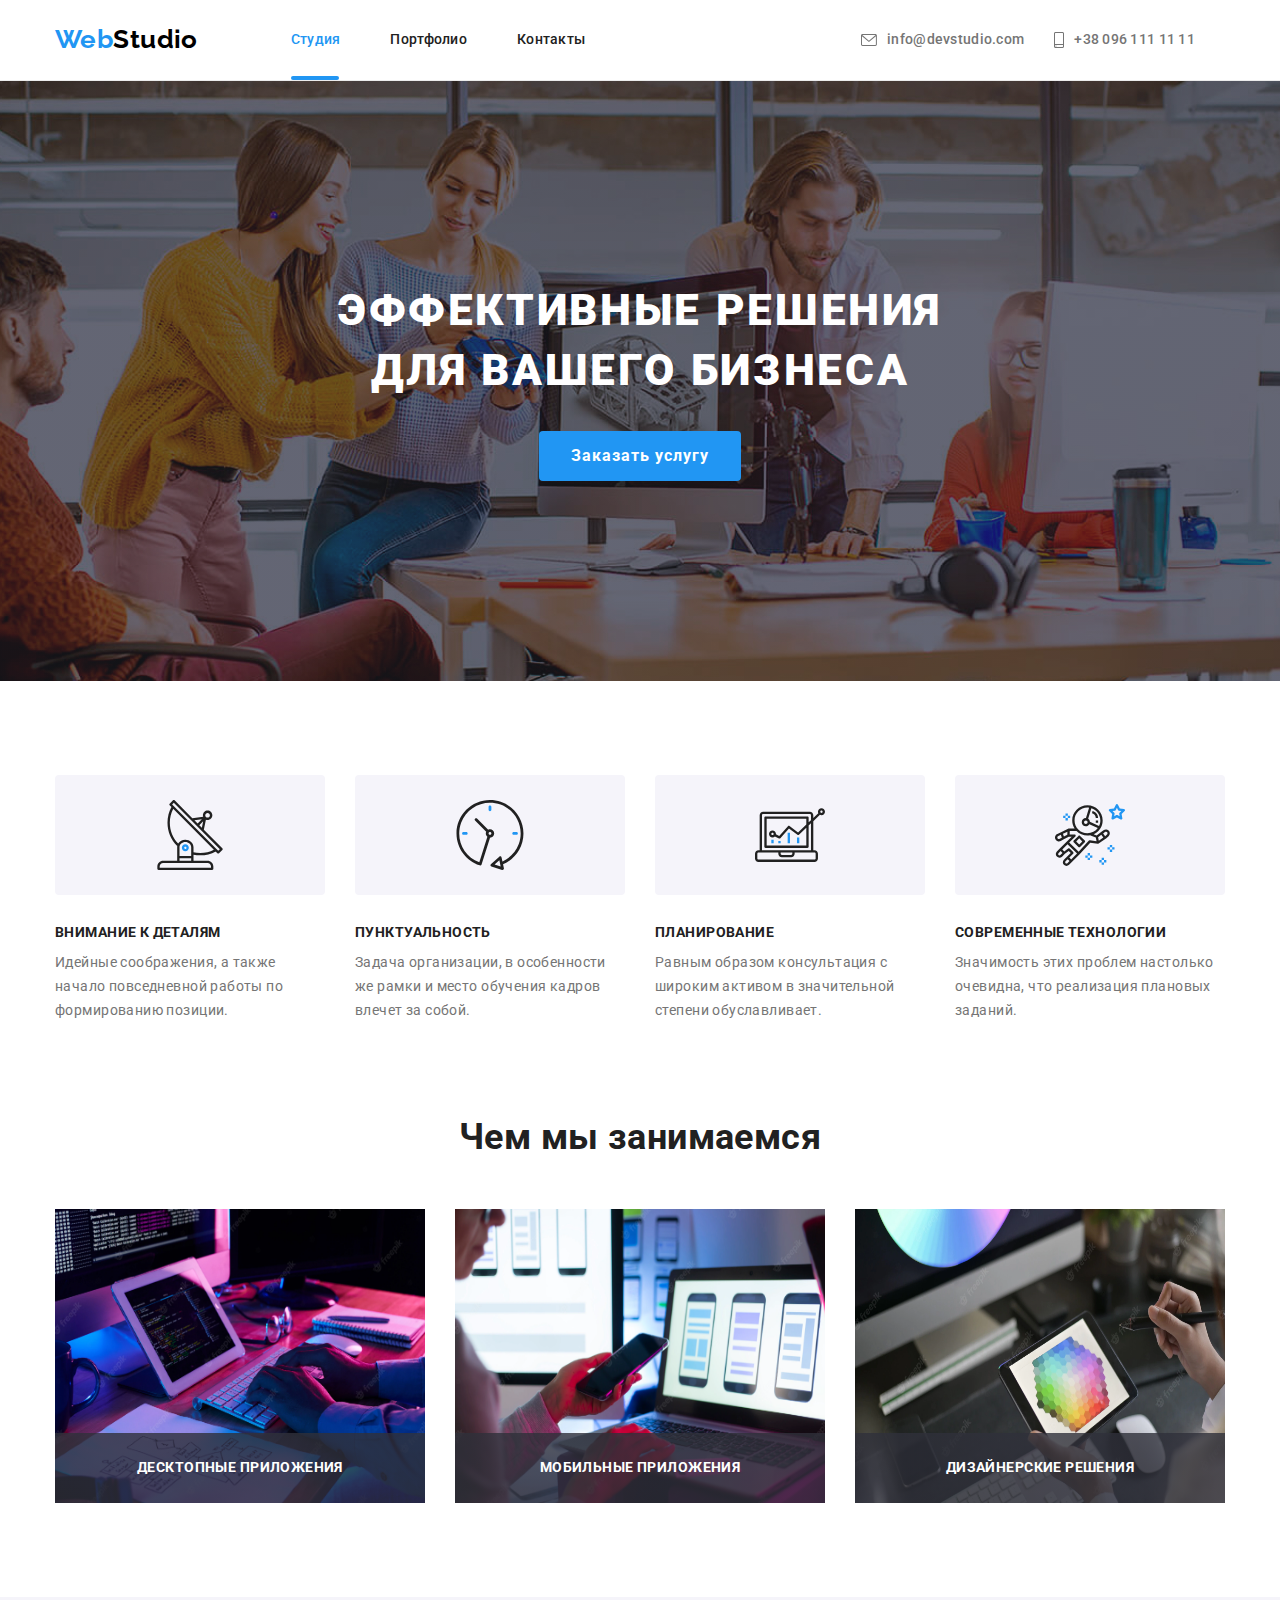
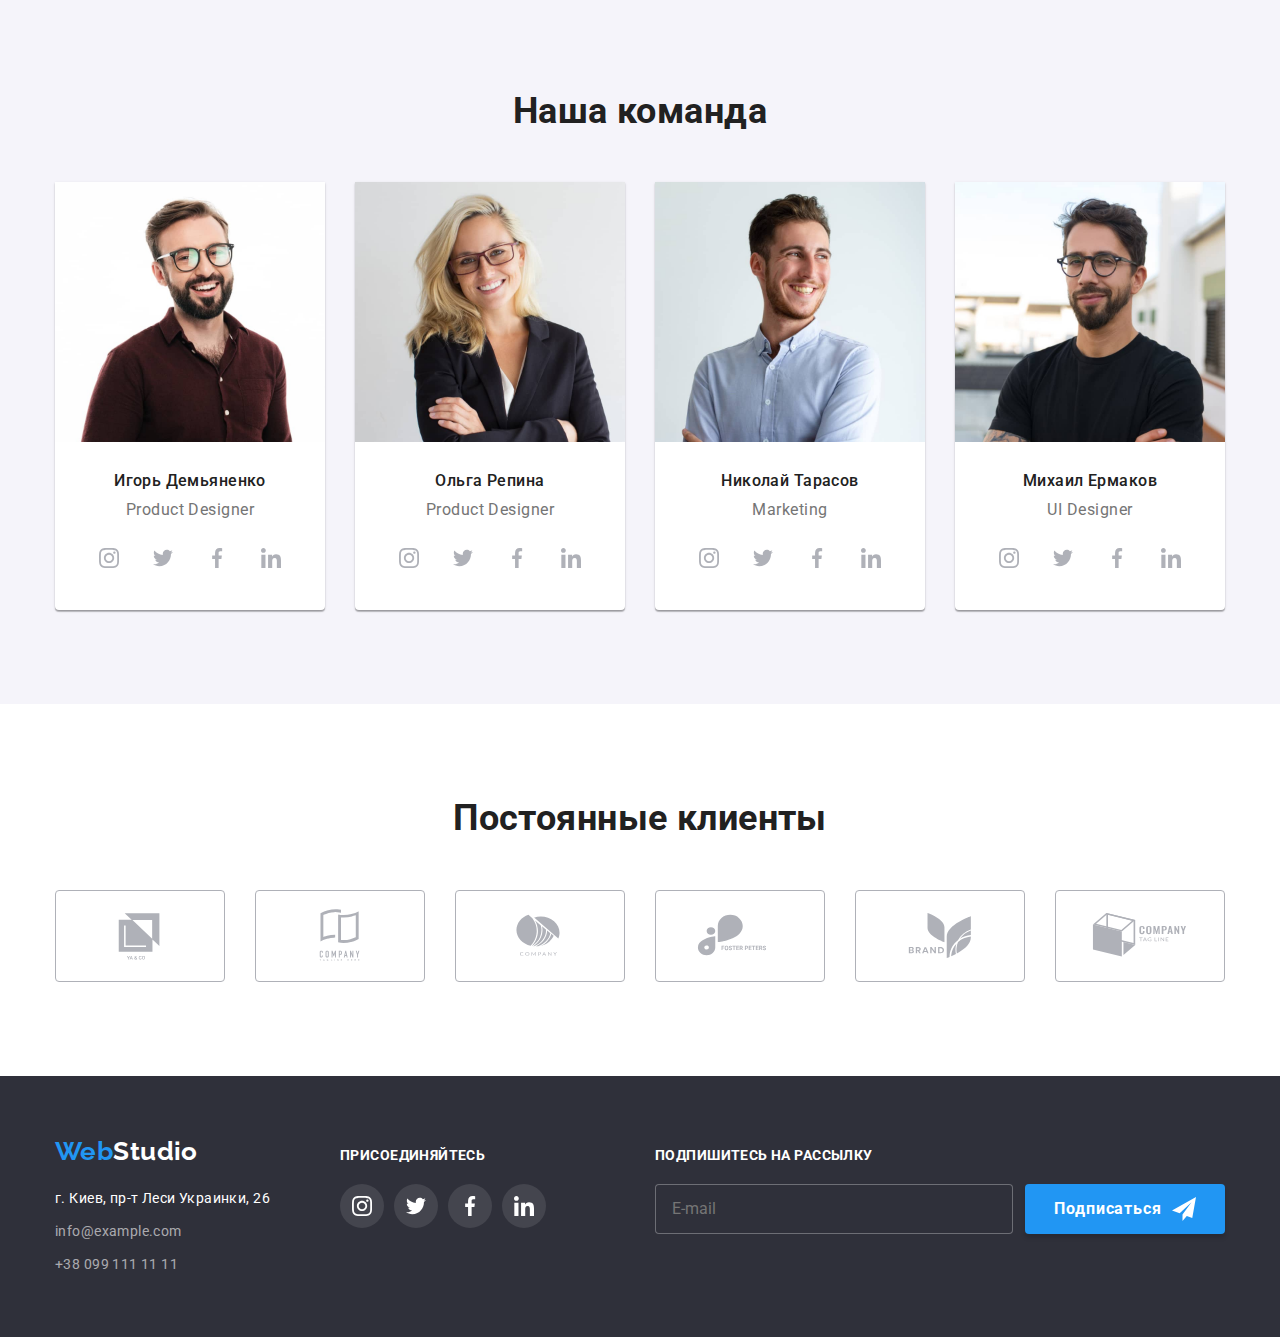
==== index.html @ a8a28e5e "Update index.html portfolio.html" ====
<!DOCTYPE html>
<html lang="en">
  <head>
    <meta charset="UTF-8" />
    <meta http-equiv="X-UA-Compatible" content="IE=edge" />
    <meta name="viewport" content="width=device-width, initial-scale=1.0" />
    <title>Document</title>
    <link
      href="https://fonts.googleapis.com/css2?family=Raleway:wght@700&family=Roboto:wght@400;500;700;900&display=swap"
      rel="stylesheet"
    />
    <link
      rel="stylesheet"
      href="https://cdnjs.cloudflare.com/ajax/libs/modern-normalize/0.6.0/modern-normalize.min.css
"
    />
    <link rel="stylesheet" href="./css/main.min.css" />
    <link rel="stylesheet" href="./css/styles.css" />
  </head>
  <body>
    <!--Header-->
    <header class="page-header">
      <div class="container container-contacts">
        <nav class="header-nav">
          <a href="./index.html" class="logo-header-link link"
            ><span class="logo-web-word">Web</span><span class="logo-studio-word">Studio</span>
          </a>
          <ul class="site-nav-list list">
            <li class="site-item">
              <a href="./index.html" class="site-nav-link studio-active-link studio-link link"
                >Студия</a
              >
            </li>
            <li class="site-item">
              <a href="./portfolio.html" class="site-nav-link link">Портфолио</a>
            </li>
            <li class="site-item"><a href="#" class="site-nav-link link">Контакты</a></li>
          </ul>
        </nav>
        <ul class="our-contacts-list list">
          <li class="email-header-item">
            <a class="link-header-contacts link href="mailto:info@example.com" ">
              <svg class="icon-contacts-header" width="16" height="12">
                <use href="./images/sprite.svg#icon-envelope"></use></svg
              >info@devstudio.com</a
            >
          </li>
          <li class="phone-header-item">
            <a class="link-header-contacts link" href="tel:+380991111111" >
              <svg class="icon-contacts-header" width="10" height="16">
                <use href="./images/sprite.svg#icon-smartphone"></use></svg
              >+38 096 111 11 11</a
            >
          </li>
        </ul>
      </div>
    </header>
    <!--Main content-->
    <main>
      <!-- Hero -->
      <section class="hero">
        <div class="container">
          <h1 class="hero-title">Эффективные решения для вашего бизнеса</h1>
          <button data-modal-open type="button" class="button-order">Заказать услугу</button>
          <!--Modal window-->
          <div class="backdrop is-hidden" data-modal>
            <div class="modal">
              <button data-modal-close type="button" class="button-close">
                <svg class="icon-close" width="18" height="18">
                  <use href="./images/sprite.svg#icon-close"></use>
                </svg>
              </button>
              <!--Form modal window-->
              <p class="form-title">Оставьте свои данные, мы вам перезвоним</p>
              <form class="form-modal">
                <label class="form-modal-field">
                  <span class="form-modal-deskrip">Имя</span>
                  <span class="form-modal-input-wrapper">
                    <input class="form-modal-input" type="text" name="name" required />
                    <svg class="form-modal-input-icon">
                      <use href="./images/icons.svg#icon-person"></use>
                    </svg>
                  </span>
                </label>
                <label class="form-modal-field">
                  <span class="form-modal-deskrip">Телефон</span>
                  <span class="form-modal-input-wrapper">
                    <input class="form-modal-input" type="tel" name="tel" required />
                    <svg class="form-modal-input-icon">
                      <use href="./images/icons.svg#icon-phone"></use>
                    </svg>
                  </span>
                </label>
                <label class="form-modal-field">
                  <span class="form-modal-deskrip">Почта</span>
                  <span class="form-modal-input-wrapper">
                    <input class="form-modal-input" type="email" name="email" required />
                    <svg class="form-modal-input-icon">
                      <use href="./images/icons.svg#icon-email"></use>
                    </svg>
                  </span>
                </label>
                <label class="form-modal-texarea">
                  <span class="form-modal-deskrip">Комментарий</span>
                  <textarea
                    class="form-modal-massage"
                    name="massage"
                    placeholder="Введите текст"
                  ></textarea>
                </label>
                <input
                  class="form-modal-checkbox visually-hidden"
                  id="user-policy"
                  type="checkbox"
                  name="policy"
                  required
                />
                <label for="user-policy" class="form-field-checkbox">
                  <span class="icon-checkbox"></span>
                  Соглашаюсь с рассылкой и принимаю &nbsp;<a class="form-conditions" href="#"
                    >Условия договора</a
                  >
                </label>
                <button class="form-btn-modal" type="submit">Отправить</button>
              </form>
              <!--/Form modal window-->
            </div>
          </div>
        </div>
      </section>
      <!-- Our benefits -->
      <section class="section">
        <div class="container">
          <h2 class="visually-hidden">Наши преимущества</h2>
          <ul class="our-benefits-list list features">
            <li class="our-benefits-item">
              <div class="our-benefits-icons">
                <svg class="icons-benefits">
                  <use href="./images/sprite.svg#icon-antenna"></use>
                </svg>
              </div>
              <div>
                <h3 class="section-title">Внимание к деталям</h3>
                <p class="our-benefits-text">
                  Идейные соображения, а также начало повседневной работы по формированию позиции.
                </p>
              </div>
            </li>
            <li class="our-benefits-item">
              <div class="our-benefits-icons">
                <svg class="icons-benefits">
                  <use href="./images/sprite.svg#icon-clock"></use>
                </svg>
              </div>
              <div>
                <h3 class="section-title">Пунктуальность</h3>
                <p class="our-benefits-text">
                  Задача организации, в особенности же рамки и место обучения кадров влечет за
                  собой.
                </p>
              </div>
            </li>
            <li class="our-benefits-item">
              <div class="our-benefits-icons">
                <svg class="icons-benefits">
                  <use href="./images/sprite.svg#icon-diagram"></use>
                </svg>
              </div>
              <div>
                <h3 class="section-title">Планирование</h3>
                <p class="our-benefits-text">
                  Равным образом консультация с широким активом в значительной степени
                  обуславливает.
                </p>
              </div>
            </li>
            <li class="our-benefits-item">
              <div class="our-benefits-icons">
                <svg class="icons-benefits">
                  <use href="./images/sprite.svg#icon-astronaut"></use>
                </svg>
              </div>
              <div>
                <h3 class="section-title">Современные технологии</h3>
                <p class="our-benefits-text">
                  Значимость этих проблем настолько очевидна, что реализация плановых заданий.
                </p>
              </div>
            </li>
          </ul>
        </div>
      </section>
      <section class="section our-work-section">
        <div class="container">
          <h2 class="section-title-our-work">Чем мы занимаемся</h2>
          <ul class="our-work-list list">
            <li class="our-work-pictures-item">
              <img src="./images/image1.jpeg" alt="work on the computer" width="370" height="294" />
              <p class="our-work-text">Десктопные приложения</p>
            </li>
            <li class="our-work-pictures-item">
              <img
                src="./images/image2.jpeg"
                alt="mobile application development"
                width="370"
                height="294"
              />
              <p class="our-work-text">Мобильные приложения</p>
            </li>
            <li class="our-work-pictures-item">
              <img
                src="./images/image3.jpeg"
                alt="palette on the tablet"
                width="370"
                height="294"
              />
              <p class="our-work-text">Дизайнерские решения</p>
            </li>
          </ul>
        </div>
      </section>
      <!-- Our team -->
      <section class="team section">
        <div class="container">
          <h2 class="section-title-our-team">Наша команда</h2>
          <ul class="team-list list">
            <li class="team-item">
              <img
                src="./images/foto1.jpg"
                alt="Ihor Demyanenko Product Designer"
                width="270"
                height="260"
              />
              <div class="team-wrapper">
                <h3 class="team-names">Игорь Демьяненко</h3>
                <p class="team-jobs">Product Designer</p>
                <ul class="social-link-our-team-list list">
                  <li class="social-link-our-team-item">
                    <a class="social-link-team" href="#">
                      <svg class="icons-links-team">
                        <use href="./images/sprite.svg#icon-instagram"></use>
                      </svg>
                    </a>
                  </li>
                  <li class="social-link-our-team-item">
                    <a class="social-link-team" href="#">
                      <svg class="icons-links-team">
                        <use href="./images/sprite.svg#icon-twitter"></use>
                      </svg>
                    </a>
                  </li>
                  <li class="social-link-our-team-item">
                    <a class="social-link-team" href="#">
                      <svg class="icons-links-team">
                        <use href="./images/sprite.svg#icon-facebook"></use>
                      </svg>
                    </a>
                  </li>
                  <li class="social-link-our-team-item">
                    <a class="social-link-team" href="#">
                      <svg class="icons-links-team">
                        <use href="./images/sprite.svg#icon-linkedin"></use>
                      </svg>
                    </a>
                  </li>
                </ul>
              </div>
            </li>
            <li class="team-item">
              <img
                src="./images/foto2.jpg"
                alt="Olga Repina Product Designer"
                width="270"
                height="260"
              />
              <div class="team-wrapper">
                <h3 class="team-names">Ольга Репина</h3>
                <p class="team-jobs">Product Designer</p>
                <ul class="social-link-our-team-list list">
                  <li class="social-link-our-team-item">
                    <a class="social-link-team" href="#">
                      <svg class="icons-links-team">
                        <use href="./images/sprite.svg#icon-instagram"></use>
                      </svg>
                    </a>
                  </li>
                  <li class="social-link-our-team-item">
                    <a class="social-link-team" href="#">
                      <svg class="icons-links-team">
                        <use href="./images/sprite.svg#icon-twitter"></use>
                      </svg>
                    </a>
                  </li>
                  <li class="social-link-our-team-item">
                    <a class="social-link-team" href="#">
                      <svg class="icons-links-team">
                        <use href="./images/sprite.svg#icon-facebook"></use>
                      </svg>
                    </a>
                  </li>
                  <li class="social-link-our-team-item">
                    <a class="social-link-team" href="#">
                      <svg class="icons-links-team">
                        <use href="./images/sprite.svg#icon-linkedin"></use>
                      </svg>
                    </a>
                  </li>
                </ul>
              </div>
            </li>
            <li class="team-item">
              <img
                src="./images/foto3.jpg"
                alt="Nikolay Tarasov Marketing"
                width="270"
                height="260"
              />
              <div class="team-wrapper">
                <h3 class="team-names">Николай Тарасов</h3>
                <p class="team-jobs">Marketing</p>
                <ul class="social-link-our-team-list list">
                  <li class="social-link-our-team-item">
                    <a class="social-link-team" href="#">
                      <svg class="icons-links-team">
                        <use href="./images/sprite.svg#icon-instagram"></use>
                      </svg>
                    </a>
                  </li>
                  <li class="social-link-our-team-item">
                    <a class="social-link-team" href="#">
                      <svg class="icons-links-team">
                        <use href="./images/sprite.svg#icon-twitter"></use>
                      </svg>
                    </a>
                  </li>
                  <li class="social-link-our-team-item">
                    <a class="social-link-team" href="#">
                      <svg class="icons-links-team">
                        <use href="./images/sprite.svg#icon-facebook"></use>
                      </svg>
                    </a>
                  </li>
                  <li class="social-link-our-team-item">
                    <a class="social-link-team" href="#">
                      <svg class="icons-links-team">
                        <use href="./images/sprite.svg#icon-linkedin"></use>
                      </svg>
                    </a>
                  </li>
                </ul>
              </div>
            </li>
            <li class="team-item">
              <img
                src="./images/foto4.jpg"
                alt="Mykhail Ermakov UI Designer"
                width="270"
                height="260"
              />
              <div class="team-wrapper">
                <h3 class="team-names">Михаил Ермаков</h3>
                <p class="team-jobs">UI Designer</p>
                <ul class="social-link-our-team-list list">
                  <li class="social-link-our-team-item">
                    <a class="social-link-team" href="#">
                      <svg class="icons-links-team">
                        <use href="./images/sprite.svg#icon-instagram"></use>
                      </svg>
                    </a>
                  </li>
                  <li class="social-link-our-team-item">
                    <a class="social-link-team" href="#">
                      <svg class="icons-links-team">
                        <use href="./images/sprite.svg#icon-twitter"></use>
                      </svg>
                    </a>
                  </li>
                  <li class="social-link-our-team-item">
                    <a class="social-link-team" href="#">
                      <svg class="icons-links-team">
                        <use href="./images/sprite.svg#icon-facebook"></use>
                      </svg>
                    </a>
                  </li>
                  <li class="social-link-our-team-item">
                    <a class="social-link-team" href="#">
                      <svg class="icons-links-team">
                        <use href="./images/sprite.svg#icon-linkedin"></use>
                      </svg>
                    </a>
                  </li>
                </ul>
              </div>
            </li>
          </ul>
        </div>
      </section>
      <!-- Regular clients -->
      <section class="regular-clients section">
        <div class="container">
          <h2 class="regular-clients-title">Постоянные клиенты</h2>
          <ul class="regulars-clients-list list">
            <li class="regular-clients-item">
              <a class="regular-clients-link" href="#">
                <svg class="icons-regular-clients">
                  <use href="./images/sprite.svg#icon-logo-one-client"></use></svg
              ></a>
            </li>
            <li class="regular-clients-item">
              <a class="regular-clients-link" href="#">
                <svg class="icons-regular-clients">
                  <use href="./images/sprite.svg#icon-logo-two-client"></use></svg
              ></a>
            </li>
            <li class="regular-clients-item">
              <a class="regular-clients-link" href="#">
                <svg class="icons-regular-clients">
                  <use href="./images/sprite.svg#icon-logo-three-client"></use></svg
              ></a>
            </li>
            <li class="regular-clients-item">
              <a class="regular-clients-link" href="#">
                <svg class="icons-regular-clients">
                  <use href="./images/sprite.svg#icon-logo-four-client"></use></svg
              ></a>
            </li>
            <li class="regular-clients-item">
              <a class="regular-clients-link" href="#">
                <svg class="icons-regular-clients">
                  <use href="./images/sprite.svg#icon-logo-five-client"></use></svg
              ></a>
            </li>
            <li class="regular-clients-item">
              <a class="regular-clients-link" href="#">
                <svg class="icons-regular-clients">
                  <use href="./images/sprite.svg#icon-logo-six-client"></use></svg
              ></a>
            </li>
          </ul>
        </div>
      </section>
    </main>
    <!--Footer-->
    <footer class="address">
      <div class="container footer-container">
        <div class="footer-contacts">
          <a href="./index.html" class="logo-footer-link"
            ><span class="logo-web-word-footer">Web</span
            ><span class="logo-studio-footer">Studio</span>
          </a>
          <address class="address-footer">
            <ul class="our-contacts-footer-list list">
              <li class="location-footer-item">
                <a
                  href="https://goo.gl/maps/Vx2QpGeJgKts4WJs9"
                  class="location-link"
                  target="_blank"
                  rel="noopener nofollow"
                  >г. Киев, пр-т Леси Украинки, 26</a
                >
              </li>
              <li class="location-footer-item">
                <a href="mailto:info@example.com" class="footer-link link">info@example.com</a>
              </li>
              <li class="location-footer-item">
                <a href="tel:+380991111111" class="footer-link link"> +38 099 111 11 11 </a>
              </li>
            </ul>
          </address>
        </div>
        <div class="join-social-links">
          <p class="join-title-footer">присоединяйтесь</p>
          <ul class="social-link-our-team-list list">
            <li class="social-link-our-team-item">
              <a class="social-link-team social-link-team-footer" href="#">
                <svg class="icons-links-team icons-links-team-footer">
                  <use href="./images/sprite.svg#icon-instagram"></use>
                </svg>
              </a>
            </li>
            <li class="social-link-our-team-item">
              <a class="social-link-team social-link-team-footer" href="#">
                <svg class="icons-links-team icons-links-team-footer">
                  <use href="./images/sprite.svg#icon-twitter"></use>
                </svg>
              </a>
            </li>
            <li class="social-link-our-team-item">
              <a class="social-link-team social-link-team-footer" href="#">
                <svg class="icons-links-team icons-links-team-footer">
                  <use href="./images/sprite.svg#icon-facebook"></use>
                </svg>
              </a>
            </li>
            <li class="social-link-our-team-item">
              <a class="social-link-team social-link-team-footer" href="#">
                <svg class="icons-links-team icons-links-team-footer">
                  <use href="./images/sprite.svg#icon-linkedin"></use>
                </svg>
              </a>
            </li>
          </ul>
        </div>
        <!--Footer form-->
        <div class="footer-form">
          <p class="footer-form-title">Подпишитесь на рассылку</p>
          <form class="footer-form-wrap">
            <input class="input-footer" type="text" placeholder="E-mail" required />
            <button class="btn-form-footer" type="submit">
              Подписаться
              <svg class="icon-btn-form-footer">
                <use href="./images/icons.svg#icon-plane"></use>
              </svg>
            </button>
          </form>
        </div>
        <!--/Footer form-->
      </div>
    </footer>
    <script src="./js/modal.js"></script>
  </body>
</html>
---- css/main.min.css ----
:root{--primary-text-color: #757575;--title-text-color: #212121;--accent-text-color: #2196f3;--background-color: #ffffff;--background-color-second: #2f303a;--background-color-btn: #f5f4fa;--color-btn-portfolio: #212121;--color-tel-email: rgba(255, 255, 255, 0.6);--color-logo: #000000;--button-order-hover: #188ce8;--color-portfolio-projects: #eeeeee;--background-color-main: #e5e5e5;--backround-color-hero: #c4c4c4;--bgc-social-icons: #afb1b8;--timing-function: cubic-bezier(0.4, 0, 0.2, 1);--timing-duration: 250ms}.visually-hidden{position:absolute;width:1px;height:1px;margin:-1px;border:0;padding:0;white-space:nowrap;clip-path:inset(100%);clip:rect(0 0 0 0);overflow:hidden}body{background-color:var(--background-color);color:var(--primary-text-color);font-family:"Roboto",sans-serif;font-size:14px;letter-spacing:.03em}h1,h2,h3,h4,h5,h6,p{margin:0}img{display:block;max-width:100%}button{cursor:pointer}.list{list-style:none;padding-left:0px;margin:0px}.link{text-decoration:none;color:inherit}.section{padding-top:94px;padding-bottom:94px}.container{width:1200px;margin:0 auto;padding:0 15px}.container-contacts{display:flex}.button-order{transition:background-color var(--timing-duration) var(--timing-function);padding:10px 32px;min-width:200px;background-color:var(--accent-text-color);color:var(--background-color);font-family:inherit;font-weight:700;font-size:16px;line-height:1.87;align-items:center;text-align:center;letter-spacing:.06em;border:none;border-radius:4px;cursor:pointer}.button-order:hover,.button-order:focus{background-color:var(--button-order-hover);box-shadow:0px 4px 4px rgba(0,0,0,.15)}.button-page-second-list{display:flex;gap:8px;margin-bottom:50px;justify-content:center}.button-page-second-list .button-portfolio{transition:background-color var(--timing-duration) var(--timing-function),color var(--timing-duration) var(--timing-function),box-shadow var(--timing-duration) var(--timing-function);display:block;margin:0 auto;border:none;border-radius:4px;cursor:pointer;background-color:var(--background-color-btn);color:var(--color-btn-portfolio);padding:6px 22px;font-weight:500;font-size:16px;line-height:1.62;text-align:center;letter-spacing:.03em;border-radius:4px}.button-page-second-list .button-portfolio:hover,.button-page-second-list .button-portfolio:focus{background-color:var(--accent-text-color);color:var(--background-color);box-shadow:0px 3px 1px rgba(0,0,0,.1),0px 1px 2px rgba(0,0,0,.08),0px 2px 2px rgba(0,0,0,.12)}.form-btn-modal{transition:background-color var(--timing-duration) var(--timing-function);align-self:center;min-width:200px;height:50px;font-weight:700;font-size:16px;line-height:1.87;align-items:center;text-align:center;letter-spacing:.06em;color:var(--background-color);background-color:var(--accent-text-color);box-shadow:0px 4px 4px rgba(0,0,0,.15);border-radius:4px;cursor:pointer;border:none}.form-btn-modal:hover,.form-btn-modal:focus{background-color:var(--button-order-hover);box-shadow:0px 4px 4px rgba(0,0,0,.15)}.button-close{position:absolute;top:8px;right:8px;display:flex;justify-content:center;align-items:center;padding:0;width:30px;height:30px;background:var(--background-color);border:1px solid rgba(0,0,0,.1);border-radius:50%;cursor:pointer}.button-close:hover>.icon-close,.button-close:focus>.icon-close{fill:var(--accent-text-color)}.social-link-our-team-list{display:flex;justify-content:center;gap:10px}.social-link-our-team-list .social-link-team{display:flex;justify-content:center;align-items:center;width:44px;height:44px;color:var(--bgc-social-icons);border-radius:50%;cursor:pointer;transition:background-color var(--timing-duration) var(--timing-function),color var(--timing-duration) var(--timing-function)}.social-link-our-team-list .social-link-team:hover,.social-link-our-team-list .social-link-team:focus{background-color:var(--accent-text-color);color:var(--background-color)}.social-link-our-team-list .icons-links-team{width:20px;height:20px;fill:currentColor}.section-title-our-work,.section-title-our-team,.regular-clients-title{padding-top:0px;margin-bottom:50px;color:var(--title-text-color);font-weight:700;font-size:36px;line-height:1.16;text-align:center}.our-contacts-list{display:flex;margin-left:auto}.our-contacts-list .item:not(:last-child){margin-right:50px}.our-contacts-list .link-header-contacts{display:flex;align-items:center;padding-top:32px;padding-bottom:32px;font-weight:500;font-size:14px;line-height:1.14;text-decoration:none;letter-spacing:.02em;cursor:pointer}.link-header-contacts{color:var(--primary-text-color);margin-right:30px;transition:color var(--timing-duration) var(--timing-function)}.link-header-contacts:hover,.link-header-contacts:focus{color:var(--accent-text-color)}.icon-contacts-header{margin-right:10px;fill:currentColor}.icon-contacts-header:hover,.icon-contacts-header:focus{fill:currentColor;cursor:pointer}.footer-contacts{margin-right:70px}.our-contacts-footer-list{font-style:normal;font-weight:500;font-size:14px;line-height:1.14}.backdrop{position:fixed;top:0;left:0;width:100%;height:100%;background-color:rgba(0,0,0,.2);opacity:1;transition:opacity var(--timing-duration) var(--timing-function),visibility var(--timing-duration) var(--timing-function);z-index:100}.backdrop.is-hidden{opacity:0;visibility:hidden;pointer-events:none}.modal{position:absolute;top:50%;left:50%;min-height:581px;min-width:528px;padding:40px;background-color:var(--background-color);box-shadow:0px 1px 3px rgba(0,0,0,.12),0px 1px 1px rgba(0,0,0,.14),0px 2px 1px rgba(0,0,0,.2);border-radius:4px;transform:translate(-50%, -50%) scale(1);transition-property:transform,scale;transition-duration:2500ms;transition-timing-function:cubic-bezier(0.4, 0, 0.2, 1)}.modal .icon-close{transition:fill var(--timing-duration) var(--timing-function);width:18px;height:18px;fill:var(--color-logo)}.form-title{font-weight:700;font-size:20px;line-height:1.15;margin-bottom:12px;text-align:center;color:var(--color-btn-portfolio)}.form-modal{display:flex;flex-direction:column;position:absolute}.form-modal-field{transition:border-color var(--timing-duration) var(--timing-function);margin-bottom:10px}.form-modal-texarea{margin-bottom:20px}.form-modal-deskrip{top:0;left:0;display:flex;margin-bottom:4px;font-weight:400;font-size:12px;line-height:1.16;letter-spacing:.01em;color:var(--primary-text-color)}.form-modal-input-wrapper{position:relative;display:block}.form-modal-input{transition:color var(--timing-duration) var(--timing-function),border var(--timing-duration) var(--timing-function);margin:0;padding-left:42px;width:100%;height:40px;color:var(--color-logo);border:1px solid rgba(33,33,33,.2);border-radius:4px;cursor:pointer}.form-modal-field:focus-within .form-modal-input,.form-modal-field:hover .form-modal-input{outline:none;border-color:var(--accent-text-color)}.form-modal-massage{transition:border-color var(--timing-duration) var(--timing-function);width:100%;height:120px;font-weight:400;font-size:12px;padding:12px 16px;resize:none;line-height:1.16;letter-spacing:.01em;color:var(--color-logo);cursor:pointer;border:1px solid rgba(33,33,33,.2);border-radius:4px}.form-modal-massage::placeholder{color:rgba(117,117,117,.5)}.form-modal-texarea:focus-within .form-modal-massage,.form-modal-texarea:hover .form-modal-massage{outline:none;border-color:var(--accent-text-color)}.form-modal-input-icon{transition:fill var(--timing-duration) var(--timing-function);position:absolute;top:50%;left:12px;transform:translateY(-50%);display:block;width:18px;height:18px}.form-modal-field:focus-within .form-modal-input-icon,.form-modal-field:hover .form-modal-input-icon{fill:var(--accent-text-color)}.form-field-checkbox{display:flex;align-items:center;margin-bottom:30px;font-weight:400;font-size:14px;line-height:1.71}.form-field-checkbox::before{transition:background-color var(--timing-duration) var(--timing-function),background-image var(--timing-duration) var(--timing-function);content:"";width:16px;height:15px;margin-right:8px;border:1px solid var(--color-btn-portfolio);cursor:pointer}.form-modal-checkbox:checked+.form-field-checkbox::before{background-color:var(--accent-text-color);background-image:url(../images/icon-check.svg);border:none}.form-modal-checkbox:focus+.form-field-checkbox::before{outline:1px solid var(--accent-text-color)}.form-modal-checkbox{position:absolute}.form-conditions{color:var(--accent-text-color)}.footer-form-title{font-weight:700;font-size:14px;line-height:1.14;margin-bottom:20px;text-transform:uppercase;color:var(--background-color)}.footer-form-wrap{display:flex;gap:12px}.footer-form-wrap .input-footer{padding-left:16px;font-weight:400;font-size:16px;line-height:1.25;align-items:center;color:var(--color-logo);width:358px;height:50px;color:var(--background-color);background-color:var(--background-color-second);border:1px solid rgba(255,255,255,.3);border-radius:4px}.btn-form-footer{transition:background-color var(--timing-duration) var(--timing-function);display:flex;justify-content:center;align-items:center;gap:10px;width:200px;height:50px;font-weight:700;font-size:16px;line-height:1.87;align-items:center;text-align:center;letter-spacing:.06em;color:var(--background-color);background-color:var(--accent-text-color);box-shadow:0px 4px 4px rgba(0,0,0,.15);border-radius:4px;border:none;cursor:pointer}.btn-form-footer:hover,.btn-form-footer:focus{background-color:var(--button-order-hover);box-shadow:0px 4px 4px rgba(0,0,0,.15)}.btn-form-footer .icon-btn-form-footer{width:24px;height:24px}.logo-header-link{padding-top:24px;padding-bottom:25px;font-family:"Raleway";font-weight:700;font-size:26px;line-height:1.19;text-decoration:none}.logo-header-link .logo-web-word{color:var(--accent-text-color)}.logo-header-link .logo-studio-word{color:var(--color-logo)}.logo-footer-link{font-family:"Raleway";font-weight:700;font-size:26px;line-height:1.19;text-decoration:none;margin-bottom:20px}.logo-footer-link .logo-web-word-footer{color:var(--accent-text-color)}.logo-footer-link .logo-studio-footer{color:var(--background-color)}.site-nav-list{display:flex;margin-left:93px}.site-item:not(:last-child){margin-right:50px}.site-nav-link{transition:color var(--timing-duration) var(--timing-function);display:flex;align-items:center;padding-top:32px;padding-bottom:32px;font-weight:500;font-size:14px;line-height:1.14;color:var(--title-text-color);text-decoration:none;letter-spacing:.02em}.site-nav-link:hover,.site-nav-link:focus{color:var(--accent-text-color)}.studio-active-link,.portfolio-active-link{color:var(--accent-text-color)}.portfolio-link{position:relative}.portfolio-link::after{position:absolute;bottom:0;content:"";display:block;width:78px;height:4px;background-color:var(--accent-text-color);border-radius:2px;transition:opacity var(--timing-duration) var(--timing-function)}.studio-link{position:relative}.studio-link::after{position:absolute;bottom:0;content:"";display:block;width:48px;height:4px;background-color:var(--accent-text-color);border-radius:2px;transition:opacity var(--timing-duration) var(--timing-function)}.page-header{border-bottom:1px solid #ececec}.header-nav{display:flex}.hero{background-color:var(--background-color-second);padding-top:200px;padding-bottom:200px;text-align:center;background-color:var(--backround-color-hero);max-width:1600px;height:600px;margin-left:auto;margin-right:auto;background-image:linear-gradient(rgba(47, 48, 58, 0.4), rgba(47, 48, 58, 0.4)),url(../images/img-header-bgr.jpg);background-repeat:no-repeat;background-position:center;background-size:cover}.hero-title{width:696px;margin-bottom:30px;margin-left:auto;margin-right:auto;color:var(--background-color);font-weight:900;font-size:44px;line-height:1.36;text-align:center;letter-spacing:.06em;text-transform:uppercase}.our-benefits-list{display:flex;gap:30px}.our-benefits-item{flex-basis:calc((100% - 90px)/3);width:270px}.our-benefits-icons{display:flex;width:270px;height:120px;justify-content:center;align-items:center;background-color:var(--background-color-btn);border-radius:4px;margin-bottom:30px}.icons-benefits{width:70px;height:70px}.section-title{padding-top:0px;margin-bottom:10px;color:var(--title-text-color);font-style:Bold;font-size:14px;line-height:1.14;text-transform:uppercase}.our-benefits-text{font-weight:400;font-size:14px;line-height:1.71;letter-spacing:.03em}.our-work-section{padding-top:0px}.our-work-list{display:flex;gap:30px}.our-work-pictures-item{position:relative;flex-basis:calc((100% - 60px)/3);width:370px;height:294px}.our-work-text{position:absolute;bottom:0;width:370px;height:70px;display:flex;justify-content:center;align-items:center;background-image:linear-gradient(to right, rgba(47, 48, 58, 0.8), rgba(47, 48, 58, 0.8));font-weight:700;line-height:1.14;text-align:center;text-transform:uppercase;color:var(--background-color)}.team{background-color:var(--background-color-btn)}.team-list{display:flex;flex-wrap:wrap;gap:30px;font-weight:400;font-size:16px;line-height:1.18}.team-item{flex-basis:calc((100% - 90px)/4);box-shadow:0px 1px 3px rgba(0,0,0,.12),0px 1px 1px rgba(0,0,0,.14),0px 2px 1px rgba(0,0,0,.2);border-radius:0px 0px 4px 4px;background-color:var(--background-color)}.team-wrapper{padding-top:30px;padding-bottom:30px;text-align:center}.team-names{margin-bottom:10px;color:var(--title-text-color);font-weight:500;font-size:16px;line-height:1.18}.team-jobs{color:var(--primary-text-color);font-weight:400;font-size:16px;line-height:1.18;letter-spacing:.03em;margin-bottom:16px}.regulars-clients-list{display:flex;justify-content:center;gap:30px}.regular-clients-link{display:flex;justify-content:center;align-items:center;width:170px;height:92px;color:var(--bgc-social-icons);cursor:pointer;border:1px solid var(--bgc-social-icons);border-radius:4px;cursor:pointer;transition:border var(--timing-duration) var(--timing-function),color var(--timing-duration) var(--timing-function)}.regular-clients-link:hover,.regular-clients-link:focus{color:var(--accent-text-color);border:1px solid var(--accent-text-color)}.icons-regular-clients{width:106px;height:60px;fill:currentColor;transition:fill var(--timing-duration)}.section-title-page-second{margin-bottom:4px;color:var(--title-text-color);font-weight:700;font-size:18px;line-height:2;letter-spacing:.06em}.our-projects-list{display:flex;flex-wrap:wrap;gap:30px}.our-projects-text{color:var(--primary-text-color);font-weight:400;font-size:16px;line-height:1.87;letter-spacing:.03em}.our-progects-pictures-item{width:370px}.our-progects-pictures-wrapper{padding-top:20px;padding-bottom:20px;padding-right:24px;padding-left:24px;align-items:center;border:1px solid var(--color-portfolio-projects);border-top:none}.our-projects-overlay{position:relative;overflow:hidden}.our-projects-thumb-text{position:absolute;top:0;left:0;transform:translateY(100%);transition:transform var(--timing-duration) var(--timing-function);width:370px;padding:63px 24px;font-weight:400;font-size:18px;line-height:1.56;color:var(--background-color);background-color:rgba(33,150,243,.9)}.our-projects-link:hover .our-projects-thumb-text,.our-projects-link:focus .our-projects-thumb-text{transform:translateY(0)}.our-projects-link{display:block}.our-projects-link:hover,.our-projects-link:focus{box-shadow:0px 1px 1px rgba(0,0,0,.12),0px 4px 4px rgba(0,0,0,.06),1px 4px 6px rgba(0,0,0,.16)}.footer-container{display:flex;align-items:baseline}.address{padding-top:60px;padding-bottom:60px;background-color:var(--background-color-second);font-style:normal}.address-footer{display:flex;margin-top:20px}.location-footer-item:not(:last-child){margin-bottom:9px}.location-link{color:var(--background-color);font-weight:400;font-size:14px;line-height:1.71;text-decoration:none}.footer-link{transition:color var(--timing-duration) var(--timing-function);color:var(--color-tel-email);font-style:normal;font-weight:400;font-size:14px;line-height:1.71;text-decoration:none}.footer-link:hover,.footer-link:focus{color:var(--accent-text-color)}.join-title-footer{color:var(--background-color);font-style:normal;font-weight:700;font-size:14px;line-height:1.14;letter-spacing:.03em;text-transform:uppercase;text-decoration:none;margin-bottom:20px}.social-link-team-footer{background-color:rgba(255,255,255,.1);transition:background-color var(--timing-duration) var(--timing-function)}.social-link-team-footer .icons-links-team-footer{fill:var(--background-color)}.join-social-links{margin-right:auto}/*# sourceMappingURL=main.min.css.map */
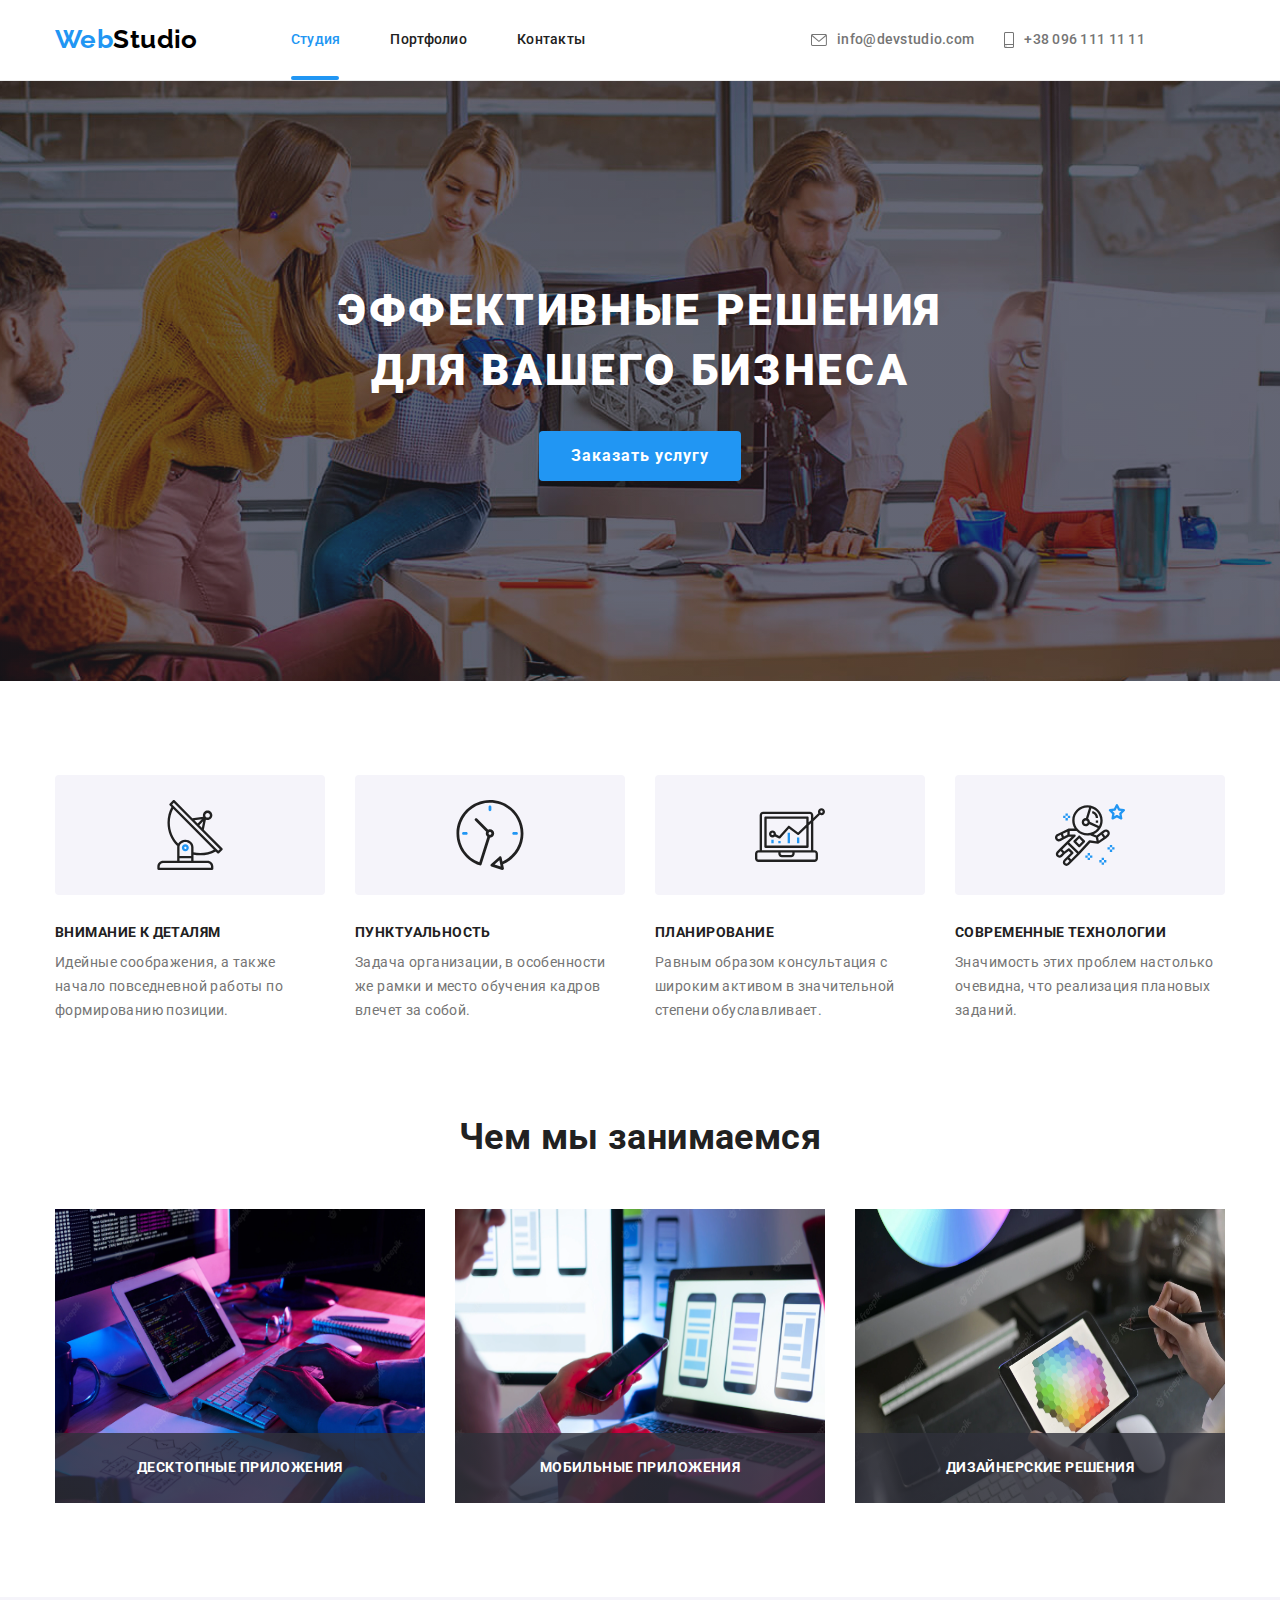
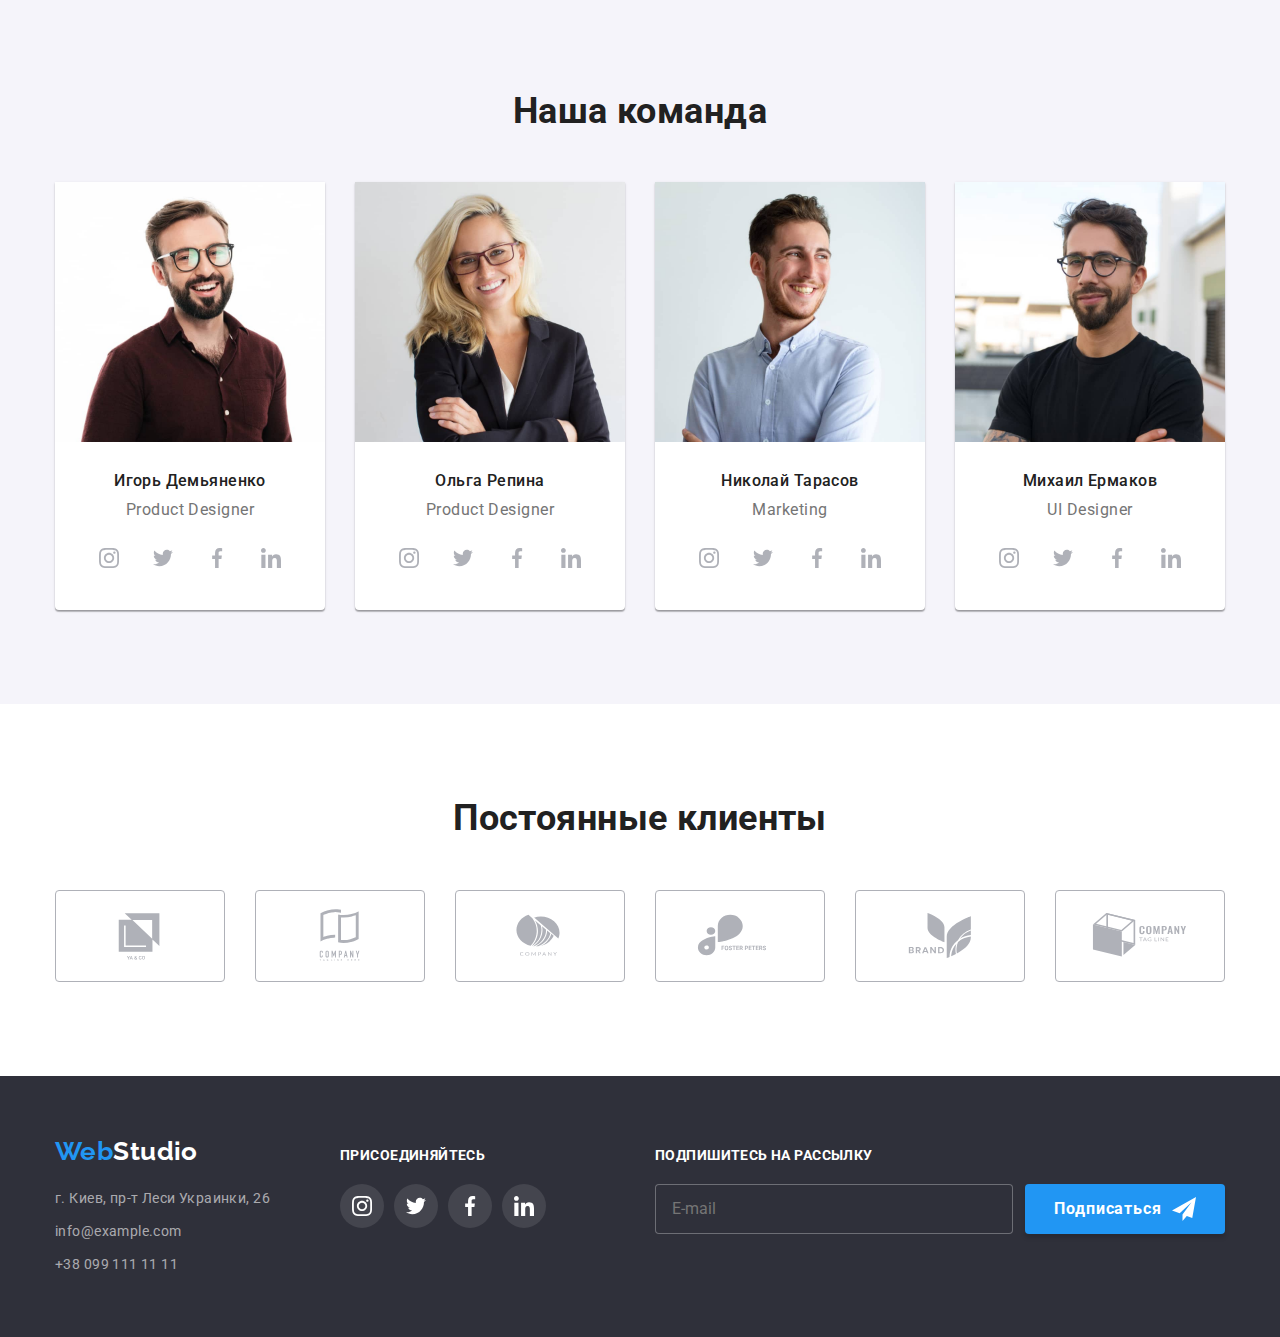
==== commit 4ce5f17b: "Update index.html portfolio.html" ====
--- a/index.html
+++ b/index.html
@@ -22,32 +22,33 @@
     <header class="page-header">
       <div class="container container-contacts">
         <nav class="header-nav">
-          <a href="./index.html" class="logo-header-link link"
-            ><span class="logo-web-word">Web</span><span class="logo-studio-word">Studio</span>
+          <a class="logo-header-link link" href="./index.html" 
+            ><span class="logo-header-link__web-word">Web</span><span class="logo-header-link__studio-word">Studio</span>
           </a>
-          <ul class="site-nav-list list">
-            <li class="site-item">
-              <a href="./index.html" class="site-nav-link studio-active-link studio-link link"
+          <ul class="site-nav-list page-header__site-nav-list  list">
+            <li class="site-nav-list__item">
+              <a class="site-nav-list__link site-nav-list__link_studio_active studio-link link" href="./index.html" 
                 >Студия</a
               >
             </li>
-            <li class="site-item">
-              <a href="./portfolio.html" class="site-nav-link link">Портфолио</a>
-            </li>
-            <li class="site-item"><a href="#" class="site-nav-link link">Контакты</a></li>
+            <li class="site-nav-list__item">
+              <a class="site-nav-list__link link" href="./portfolio.html" >Портфолио</a>
+            </li>
+            <li class="site-nav-list__item">
+              <a class="site-nav-list__link link" href="#" >Контакты</a></li>
           </ul>
         </nav>
-        <ul class="our-contacts-list list">
-          <li class="email-header-item">
-            <a class="link-header-contacts link href="mailto:info@example.com" ">
-              <svg class="icon-contacts-header" width="16" height="12">
+        <ul class="our-contacts-list page-header__our-contacts-list list">
+          <li class="our-contacts-list__item">
+            <a class="our-contacts-list__link link href="mailto:info@example.com" ">
+              <svg class="our-contacts-list__icon" width="16" height="12">
                 <use href="./images/sprite.svg#icon-envelope"></use></svg
               >info@devstudio.com</a
             >
           </li>
-          <li class="phone-header-item">
-            <a class="link-header-contacts link" href="tel:+380991111111" >
-              <svg class="icon-contacts-header" width="10" height="16">
+          <li class="our-contacts-list__item">
+            <a class="our-contacts-list__link link" href="tel:+380991111111" >
+              <svg class="our-contacts-list__icon" width="10" height="16">
                 <use href="./images/sprite.svg#icon-smartphone"></use></svg
               >+38 096 111 11 11</a
             >
@@ -60,64 +61,64 @@
       <!-- Hero -->
       <section class="hero">
         <div class="container">
-          <h1 class="hero-title">Эффективные решения для вашего бизнеса</h1>
-          <button data-modal-open type="button" class="button-order">Заказать услугу</button>
+          <h1 class="hero-title hero__hero-title">Эффективные решения для вашего бизнеса</h1>
+          <button class="button-order" data-modal-open type="button" >Заказать услугу</button>
           <!--Modal window-->
           <div class="backdrop is-hidden" data-modal>
             <div class="modal">
-              <button data-modal-close type="button" class="button-close">
-                <svg class="icon-close" width="18" height="18">
+              <button class="button-close" data-modal-close type="button">
+                <svg class="button-close__icon" width="18" height="18">
                   <use href="./images/sprite.svg#icon-close"></use>
                 </svg>
               </button>
               <!--Form modal window-->
               <p class="form-title">Оставьте свои данные, мы вам перезвоним</p>
-              <form class="form-modal">
-                <label class="form-modal-field">
-                  <span class="form-modal-deskrip">Имя</span>
-                  <span class="form-modal-input-wrapper">
-                    <input class="form-modal-input" type="text" name="name" required />
-                    <svg class="form-modal-input-icon">
+              <form class="form-modal">                       
+                <label class="form-modal__field">
+                  <span class="form-modal__deskrip">Имя</span>
+                  <span class="form-modal__input-wrapper">
+                    <input class="form-modal__input" type="text" name="name" required />
+                    <svg class="form-modal__input-icon">
                       <use href="./images/icons.svg#icon-person"></use>
                     </svg>
                   </span>
                 </label>
-                <label class="form-modal-field">
-                  <span class="form-modal-deskrip">Телефон</span>
-                  <span class="form-modal-input-wrapper">
-                    <input class="form-modal-input" type="tel" name="tel" required />
-                    <svg class="form-modal-input-icon">
+                <label class="form-modal__field">
+                  <span class="form-modal__deskrip">Телефон</span>
+                  <span class="form-modal__input-wrapper">
+                    <input class="form-modal__input" type="tel" name="tel" required />
+                    <svg class="form-modal__input-icon">
                       <use href="./images/icons.svg#icon-phone"></use>
                     </svg>
                   </span>
                 </label>
-                <label class="form-modal-field">
-                  <span class="form-modal-deskrip">Почта</span>
-                  <span class="form-modal-input-wrapper">
-                    <input class="form-modal-input" type="email" name="email" required />
-                    <svg class="form-modal-input-icon">
+                <label class="form-modal__field">
+                  <span class="form-modal__deskrip">Почта</span>
+                  <span class="form-modal__input-wrapper">
+                    <input class="form-modal__input" type="email" name="email" required />
+                    <svg class="form-modal__input-icon">
                       <use href="./images/icons.svg#icon-email"></use>
                     </svg>
                   </span>
                 </label>
-                <label class="form-modal-texarea">
-                  <span class="form-modal-deskrip">Комментарий</span>
+                <label class="form-modal__texarea">
+                  <span class="form-modal__deskrip">Комментарий</span>
                   <textarea
-                    class="form-modal-massage"
+                    class="form-modal__massage"
                     name="massage"
                     placeholder="Введите текст"
                   ></textarea>
                 </label>
                 <input
-                  class="form-modal-checkbox visually-hidden"
+                  class="form-modal__checkbox visually-hidden"
                   id="user-policy"
                   type="checkbox"
                   name="policy"
                   required
                 />
-                <label for="user-policy" class="form-field-checkbox">
-                  <span class="icon-checkbox"></span>
-                  Соглашаюсь с рассылкой и принимаю &nbsp;<a class="form-conditions" href="#"
+                <label class="form-modal__field-checkbox" for="user-policy" >
+                  <span class="form-modal__icon-checkbox"></span>
+                  Соглашаюсь с рассылкой и принимаю &nbsp;<a class="form-modal__conditions" href="#"
                     >Условия договора</a
                   >
                 </label>
@@ -133,56 +134,56 @@
         <div class="container">
           <h2 class="visually-hidden">Наши преимущества</h2>
           <ul class="our-benefits-list list features">
-            <li class="our-benefits-item">
-              <div class="our-benefits-icons">
-                <svg class="icons-benefits">
+            <li class="our-benefits-list__item">
+              <div class="our-benefits-list__icons-wrapper">
+                <svg class="our-benefits-list__icon">
                   <use href="./images/sprite.svg#icon-antenna"></use>
                 </svg>
               </div>
               <div>
-                <h3 class="section-title">Внимание к деталям</h3>
-                <p class="our-benefits-text">
+                <h3 class="our-benefits-list__title">Внимание к деталям</h3>
+                <p class="our-benefits-list__text">
                   Идейные соображения, а также начало повседневной работы по формированию позиции.
                 </p>
               </div>
             </li>
-            <li class="our-benefits-item">
-              <div class="our-benefits-icons">
-                <svg class="icons-benefits">
+            <li class="our-benefits-list__item">
+              <div class="our-benefits-list__icons-wrapper">
+                <svg class="our-benefits-list__icon">
                   <use href="./images/sprite.svg#icon-clock"></use>
                 </svg>
               </div>
               <div>
-                <h3 class="section-title">Пунктуальность</h3>
-                <p class="our-benefits-text">
+                <h3 class="our-benefits-list__title">Пунктуальность</h3>
+                <p class="our-benefits-list__text">
                   Задача организации, в особенности же рамки и место обучения кадров влечет за
                   собой.
                 </p>
               </div>
             </li>
-            <li class="our-benefits-item">
-              <div class="our-benefits-icons">
-                <svg class="icons-benefits">
+            <li class="our-benefits-list__item">
+              <div class="our-benefits-list__icons-wrapper">
+                <svg class="our-benefits-list__icon">
                   <use href="./images/sprite.svg#icon-diagram"></use>
                 </svg>
               </div>
               <div>
-                <h3 class="section-title">Планирование</h3>
-                <p class="our-benefits-text">
+                <h3 class="our-benefits-list__title">Планирование</h3>
+                <p class="our-benefits-list__text">
                   Равным образом консультация с широким активом в значительной степени
                   обуславливает.
                 </p>
               </div>
             </li>
-            <li class="our-benefits-item">
-              <div class="our-benefits-icons">
-                <svg class="icons-benefits">
+            <li class="our-benefits-list__item">
+              <div class="our-benefits-list__icons-wrapper">
+                <svg class="our-benefits-list__icon">
                   <use href="./images/sprite.svg#icon-astronaut"></use>
                 </svg>
               </div>
               <div>
-                <h3 class="section-title">Современные технологии</h3>
-                <p class="our-benefits-text">
+                <h3 class="our-benefits-list__title">Современные технологии</h3>
+                <p class="our-benefits-list__text">
                   Значимость этих проблем настолько очевидна, что реализация плановых заданий.
                 </p>
               </div>
@@ -192,73 +193,73 @@
       </section>
       <section class="section our-work-section">
         <div class="container">
-          <h2 class="section-title-our-work">Чем мы занимаемся</h2>
-          <ul class="our-work-list list">
-            <li class="our-work-pictures-item">
+          <h2 class="section-title">Чем мы занимаемся</h2>
+          <ul class="section-our-work-list list">
+            <li class="section-our-work-list__item">
               <img src="./images/image1.jpeg" alt="work on the computer" width="370" height="294" />
-              <p class="our-work-text">Десктопные приложения</p>
-            </li>
-            <li class="our-work-pictures-item">
+              <p class="section-our-work-list__text">Десктопные приложения</p>
+            </li>
+            <li class="section-our-work-list__item">
               <img
                 src="./images/image2.jpeg"
                 alt="mobile application development"
                 width="370"
                 height="294"
               />
-              <p class="our-work-text">Мобильные приложения</p>
-            </li>
-            <li class="our-work-pictures-item">
+              <p class="section-our-work-list__text">Мобильные приложения</p>
+            </li>
+            <li class="section-our-work-list__item">
               <img
                 src="./images/image3.jpeg"
                 alt="palette on the tablet"
                 width="370"
                 height="294"
               />
-              <p class="our-work-text">Дизайнерские решения</p>
+              <p class="section-our-work-list__text">Дизайнерские решения</p>
             </li>
           </ul>
         </div>
       </section>
       <!-- Our team -->
-      <section class="team section">
+      <section class="section team">
         <div class="container">
-          <h2 class="section-title-our-team">Наша команда</h2>
-          <ul class="team-list list">
-            <li class="team-item">
+          <h2 class="section-title">Наша команда</h2>
+          <ul class="section-team-list list">
+            <li class="section-team-list__item">
               <img
                 src="./images/foto1.jpg"
                 alt="Ihor Demyanenko Product Designer"
                 width="270"
                 height="260"
               />
-              <div class="team-wrapper">
-                <h3 class="team-names">Игорь Демьяненко</h3>
-                <p class="team-jobs">Product Designer</p>
-                <ul class="social-link-our-team-list list">
-                  <li class="social-link-our-team-item">
-                    <a class="social-link-team" href="#">
-                      <svg class="icons-links-team">
+              <div class="section-team-list__wrapper">
+                <h3 class="section-team-list__names">Игорь Демьяненко</h3>
+                <p class="section-team-list__jobs">Product Designer</p>
+                <ul class="social-link-list list">
+                  <li class="social-link-list__item">
+                    <a class="social-link-list__link" href="#">
+                      <svg class="social-link-list__icon">
                         <use href="./images/sprite.svg#icon-instagram"></use>
                       </svg>
                     </a>
                   </li>
-                  <li class="social-link-our-team-item">
-                    <a class="social-link-team" href="#">
-                      <svg class="icons-links-team">
+                  <li class="social-link-list__item">
+                    <a class="social-link-list__link" href="#">
+                      <svg class="social-link-list__icon">
                         <use href="./images/sprite.svg#icon-twitter"></use>
                       </svg>
                     </a>
                   </li>
-                  <li class="social-link-our-team-item">
-                    <a class="social-link-team" href="#">
-                      <svg class="icons-links-team">
+                  <li class="social-link-list__item">
+                    <a class="social-link-list__link" href="#">
+                      <svg class="social-link-list__icon">
                         <use href="./images/sprite.svg#icon-facebook"></use>
                       </svg>
                     </a>
                   </li>
-                  <li class="social-link-our-team-item">
-                    <a class="social-link-team" href="#">
-                      <svg class="icons-links-team">
+                  <li class="social-link-list__item">
+                    <a class="social-link-list__link" href="#">
+                      <svg class="social-link-list__icon">
                         <use href="./images/sprite.svg#icon-linkedin"></use>
                       </svg>
                     </a>
@@ -266,41 +267,41 @@
                 </ul>
               </div>
             </li>
-            <li class="team-item">
+            <li class="section-team-list__item">
               <img
                 src="./images/foto2.jpg"
                 alt="Olga Repina Product Designer"
                 width="270"
                 height="260"
               />
-              <div class="team-wrapper">
-                <h3 class="team-names">Ольга Репина</h3>
-                <p class="team-jobs">Product Designer</p>
-                <ul class="social-link-our-team-list list">
-                  <li class="social-link-our-team-item">
-                    <a class="social-link-team" href="#">
-                      <svg class="icons-links-team">
+              <div class="section-team-list__wrapper">
+                <h3 class="section-team-list__names">Ольга Репина</h3>
+                <p class="section-team-list__jobs">Product Designer</p>
+                <ul class="social-link-list list">
+                  <li class="social-link-list__item">
+                    <a class="social-link-list__link" href="#">
+                      <svg class="social-link-list__icon">
                         <use href="./images/sprite.svg#icon-instagram"></use>
                       </svg>
                     </a>
                   </li>
-                  <li class="social-link-our-team-item">
-                    <a class="social-link-team" href="#">
-                      <svg class="icons-links-team">
+                  <li class="social-link-list__item">
+                    <a class="social-link-list__link" href="#">
+                      <svg class="social-link-list__icon">
                         <use href="./images/sprite.svg#icon-twitter"></use>
                       </svg>
                     </a>
                   </li>
-                  <li class="social-link-our-team-item">
-                    <a class="social-link-team" href="#">
-                      <svg class="icons-links-team">
+                  <li class="social-link-list__item">
+                    <a class="social-link-list__link" href="#">
+                      <svg class="social-link-list__icon">
                         <use href="./images/sprite.svg#icon-facebook"></use>
                       </svg>
                     </a>
                   </li>
-                  <li class="social-link-our-team-item">
-                    <a class="social-link-team" href="#">
-                      <svg class="icons-links-team">
+                  <li class="social-link-list__item">
+                    <a class="social-link-list__link" href="#">
+                      <svg class="social-link-list__icon">
                         <use href="./images/sprite.svg#icon-linkedin"></use>
                       </svg>
                     </a>
@@ -308,41 +309,41 @@
                 </ul>
               </div>
             </li>
-            <li class="team-item">
+            <li class="section-team-list__item">
               <img
                 src="./images/foto3.jpg"
                 alt="Nikolay Tarasov Marketing"
                 width="270"
                 height="260"
               />
-              <div class="team-wrapper">
-                <h3 class="team-names">Николай Тарасов</h3>
-                <p class="team-jobs">Marketing</p>
-                <ul class="social-link-our-team-list list">
-                  <li class="social-link-our-team-item">
-                    <a class="social-link-team" href="#">
-                      <svg class="icons-links-team">
+              <div class="section-team-list__wrapper">
+                <h3 class="section-team-list__names">Николай Тарасов</h3>
+                <p class="section-team-list__jobs">Marketing</p>
+                <ul class="social-link-list list">
+                  <li class="social-link-list__item">
+                    <a class="social-link-list__link" href="#">
+                      <svg class="social-link-list__icon">
                         <use href="./images/sprite.svg#icon-instagram"></use>
                       </svg>
                     </a>
                   </li>
-                  <li class="social-link-our-team-item">
-                    <a class="social-link-team" href="#">
-                      <svg class="icons-links-team">
+                  <li class="social-link-list__item">
+                    <a class="social-link-list__link" href="#">
+                      <svg class="social-link-list__icon">
                         <use href="./images/sprite.svg#icon-twitter"></use>
                       </svg>
                     </a>
                   </li>
-                  <li class="social-link-our-team-item">
-                    <a class="social-link-team" href="#">
-                      <svg class="icons-links-team">
+                  <li class="social-link-list__item">
+                    <a class="social-link-list__link" href="#">
+                      <svg class="social-link-list__icon">
                         <use href="./images/sprite.svg#icon-facebook"></use>
                       </svg>
                     </a>
                   </li>
-                  <li class="social-link-our-team-item">
-                    <a class="social-link-team" href="#">
-                      <svg class="icons-links-team">
+                  <li class="social-link-list__item">
+                    <a class="social-link-list__link" href="#">
+                      <svg class="social-link-list__icon">
                         <use href="./images/sprite.svg#icon-linkedin"></use>
                       </svg>
                     </a>
@@ -350,41 +351,41 @@
                 </ul>
               </div>
             </li>
-            <li class="team-item">
+            <li class="section-team-list__item">
               <img
                 src="./images/foto4.jpg"
                 alt="Mykhail Ermakov UI Designer"
                 width="270"
                 height="260"
               />
-              <div class="team-wrapper">
-                <h3 class="team-names">Михаил Ермаков</h3>
-                <p class="team-jobs">UI Designer</p>
-                <ul class="social-link-our-team-list list">
-                  <li class="social-link-our-team-item">
-                    <a class="social-link-team" href="#">
-                      <svg class="icons-links-team">
+              <div class="section-team-list__wrapper">
+                <h3 class="section-team-list__names">Михаил Ермаков</h3>
+                <p class="section-team-list__jobs">UI Designer</p>
+                <ul class="social-link-list list">
+                  <li class="social-link-list__item">
+                    <a class="social-link-list__link" href="#">
+                      <svg class="social-link-list__icon">
                         <use href="./images/sprite.svg#icon-instagram"></use>
                       </svg>
                     </a>
                   </li>
-                  <li class="social-link-our-team-item">
-                    <a class="social-link-team" href="#">
-                      <svg class="icons-links-team">
+                  <li class="social-link-list__item">
+                    <a class="social-link-list__link" href="#">
+                      <svg class="social-link-list__icon">
                         <use href="./images/sprite.svg#icon-twitter"></use>
                       </svg>
                     </a>
                   </li>
-                  <li class="social-link-our-team-item">
-                    <a class="social-link-team" href="#">
-                      <svg class="icons-links-team">
+                  <li class="social-link-list__item">
+                    <a class="social-link-list__link" href="#">
+                      <svg class="social-link-list__icon">
                         <use href="./images/sprite.svg#icon-facebook"></use>
                       </svg>
                     </a>
                   </li>
-                  <li class="social-link-our-team-item">
-                    <a class="social-link-team" href="#">
-                      <svg class="icons-links-team">
+                  <li class="social-link-list__item">
+                    <a class="social-link-list__link" href="#">
+                      <svg class="social-link-list__icon">
                         <use href="./images/sprite.svg#icon-linkedin"></use>
                       </svg>
                     </a>
@@ -396,43 +397,43 @@
         </div>
       </section>
       <!-- Regular clients -->
-      <section class="regular-clients section">
+      <section class="section-regular-clients section">
         <div class="container">
-          <h2 class="regular-clients-title">Постоянные клиенты</h2>
+          <h2 class="section-title">Постоянные клиенты</h2>
           <ul class="regulars-clients-list list">
-            <li class="regular-clients-item">
-              <a class="regular-clients-link" href="#">
-                <svg class="icons-regular-clients">
+            <li class="regulars-clients-list__item">
+              <a class="regulars-clients-list__link" href="#">
+                <svg class="regulars-clients-list__icon">
                   <use href="./images/sprite.svg#icon-logo-one-client"></use></svg
               ></a>
             </li>
-            <li class="regular-clients-item">
-              <a class="regular-clients-link" href="#">
-                <svg class="icons-regular-clients">
+            <li class="regulars-clients-list__item">
+              <a class="regulars-clients-list__link" href="#">
+                <svg class="regulars-clients-list__icon">
                   <use href="./images/sprite.svg#icon-logo-two-client"></use></svg
               ></a>
             </li>
-            <li class="regular-clients-item">
-              <a class="regular-clients-link" href="#">
-                <svg class="icons-regular-clients">
+            <li class="regulars-clients-list__item">
+              <a class="regulars-clients-list__link" href="#">
+                <svg class="regulars-clients-list__icon">
                   <use href="./images/sprite.svg#icon-logo-three-client"></use></svg
               ></a>
             </li>
-            <li class="regular-clients-item">
-              <a class="regular-clients-link" href="#">
-                <svg class="icons-regular-clients">
+            <li class="regulars-clients-list__item">
+              <a class="regulars-clients-list__link" href="#">
+                <svg class="regulars-clients-list__icon">
                   <use href="./images/sprite.svg#icon-logo-four-client"></use></svg
               ></a>
             </li>
-            <li class="regular-clients-item">
-              <a class="regular-clients-link" href="#">
-                <svg class="icons-regular-clients">
+            <li class="regulars-clients-list__item">
+              <a class="regulars-clients-list__link" href="#">
+                <svg class="regulars-clients-list__icon">
                   <use href="./images/sprite.svg#icon-logo-five-client"></use></svg
               ></a>
             </li>
-            <li class="regular-clients-item">
-              <a class="regular-clients-link" href="#">
-                <svg class="icons-regular-clients">
+            <li class="regulars-clients-list__item">
+              <a class="regulars-clients-list__link" href="#">
+                <svg class="regulars-clients-list__icon">
                   <use href="./images/sprite.svg#icon-logo-six-client"></use></svg
               ></a>
             </li>
@@ -444,57 +445,56 @@
     <footer class="address">
       <div class="container footer-container">
         <div class="footer-contacts">
-          <a href="./index.html" class="logo-footer-link"
-            ><span class="logo-web-word-footer">Web</span
-            ><span class="logo-studio-footer">Studio</span>
+          <a class="logo-footer-link" href="./index.html" 
+            ><span class="logo-footer-link__web-word">Web</span
+            ><span class="logo-footer-link__studio-word">Studio</span>
           </a>
           <address class="address-footer">
             <ul class="our-contacts-footer-list list">
-              <li class="location-footer-item">
-                <a
+              <li class="our-contacts-footer-list__item">
+                <a class="our-contacts-footer-list__link"
                   href="https://goo.gl/maps/Vx2QpGeJgKts4WJs9"
-                  class="location-link"
                   target="_blank"
                   rel="noopener nofollow"
                   >г. Киев, пр-т Леси Украинки, 26</a
                 >
               </li>
-              <li class="location-footer-item">
-                <a href="mailto:info@example.com" class="footer-link link">info@example.com</a>
+              <li class="our-contacts-footer-list__item">
+                <a class="our-contacts-footer-list__link link" href="mailto:info@example.com">info@example.com</a>
               </li>
-              <li class="location-footer-item">
-                <a href="tel:+380991111111" class="footer-link link"> +38 099 111 11 11 </a>
+              <li class="our-contacts-footer-list__item">
+                <a class="our-contacts-footer-list__link link" href="tel:+380991111111" > +38 099 111 11 11 </a>
               </li>
             </ul>
           </address>
         </div>
-        <div class="join-social-links">
+        <div class="social-link-footer">
           <p class="join-title-footer">присоединяйтесь</p>
-          <ul class="social-link-our-team-list list">
-            <li class="social-link-our-team-item">
-              <a class="social-link-team social-link-team-footer" href="#">
-                <svg class="icons-links-team icons-links-team-footer">
+          <ul class="social-link-list list">
+            <li class="social-link-list__item">
+              <a class="social-link-list__link social-link-list__link_color_footer" href="#">
+                <svg class="social-link-list__icon icons-links-team-footer">
                   <use href="./images/sprite.svg#icon-instagram"></use>
                 </svg>
               </a>
             </li>
-            <li class="social-link-our-team-item">
-              <a class="social-link-team social-link-team-footer" href="#">
-                <svg class="icons-links-team icons-links-team-footer">
+            <li class="social-link-list__item">
+              <a class="social-link-list__link social-link-list__link_color_footer" href="#">
+                <svg class="social-link-list__icon icons-links-team-footer">
                   <use href="./images/sprite.svg#icon-twitter"></use>
                 </svg>
               </a>
             </li>
-            <li class="social-link-our-team-item">
-              <a class="social-link-team social-link-team-footer" href="#">
-                <svg class="icons-links-team icons-links-team-footer">
+            <li class="social-link-list__item">
+              <a class="social-link-list__link social-link-list__link_color_footer" href="#">
+                <svg class="social-link-list__icon icons-links-team-footer">
                   <use href="./images/sprite.svg#icon-facebook"></use>
                 </svg>
               </a>
             </li>
-            <li class="social-link-our-team-item">
-              <a class="social-link-team social-link-team-footer" href="#">
-                <svg class="icons-links-team icons-links-team-footer">
+            <li class="social-link-list__item">
+              <a class="social-link-list__link social-link-list__link_color_footer" href="#">
+                <svg class="social-link-list__icon icons-links-team-footer">
                   <use href="./images/sprite.svg#icon-linkedin"></use>
                 </svg>
               </a>
@@ -505,10 +505,10 @@
         <div class="footer-form">
           <p class="footer-form-title">Подпишитесь на рассылку</p>
           <form class="footer-form-wrap">
-            <input class="input-footer" type="text" placeholder="E-mail" required />
+            <input class="footer-form-wrap__input" type="text" placeholder="E-mail" required />
             <button class="btn-form-footer" type="submit">
               Подписаться
-              <svg class="icon-btn-form-footer">
+              <svg class="btn-form-footer__icon">
                 <use href="./images/icons.svg#icon-plane"></use>
               </svg>
             </button>
--- a/css/main.min.css
+++ b/css/main.min.css
@@ -1 +1 @@
-:root{--primary-text-color: #757575;--title-text-color: #212121;--accent-text-color: #2196f3;--background-color: #ffffff;--background-color-second: #2f303a;--background-color-btn: #f5f4fa;--color-btn-portfolio: #212121;--color-tel-email: rgba(255, 255, 255, 0.6);--color-logo: #000000;--button-order-hover: #188ce8;--color-portfolio-projects: #eeeeee;--background-color-main: #e5e5e5;--backround-color-hero: #c4c4c4;--bgc-social-icons: #afb1b8;--timing-function: cubic-bezier(0.4, 0, 0.2, 1);--timing-duration: 250ms}.visually-hidden{position:absolute;width:1px;height:1px;margin:-1px;border:0;padding:0;white-space:nowrap;clip-path:inset(100%);clip:rect(0 0 0 0);overflow:hidden}body{background-color:var(--background-color);color:var(--primary-text-color);font-family:"Roboto",sans-serif;font-size:14px;letter-spacing:.03em}h1,h2,h3,h4,h5,h6,p{margin:0}img{display:block;max-width:100%}button{cursor:pointer}.list{list-style:none;padding-left:0px;margin:0px}.link{text-decoration:none;color:inherit}.section{padding-top:94px;padding-bottom:94px}.container{width:1200px;margin:0 auto;padding:0 15px}.container-contacts{display:flex}.button-order{transition:background-color var(--timing-duration) var(--timing-function);padding:10px 32px;min-width:200px;background-color:var(--accent-text-color);color:var(--background-color);font-family:inherit;font-weight:700;font-size:16px;line-height:1.87;align-items:center;text-align:center;letter-spacing:.06em;border:none;border-radius:4px;cursor:pointer}.button-order:hover,.button-order:focus{background-color:var(--button-order-hover);box-shadow:0px 4px 4px rgba(0,0,0,.15)}.button-page-second-list{display:flex;gap:8px;margin-bottom:50px;justify-content:center}.button-page-second-list .button-portfolio{transition:background-color var(--timing-duration) var(--timing-function),color var(--timing-duration) var(--timing-function),box-shadow var(--timing-duration) var(--timing-function);display:block;margin:0 auto;border:none;border-radius:4px;cursor:pointer;background-color:var(--background-color-btn);color:var(--color-btn-portfolio);padding:6px 22px;font-weight:500;font-size:16px;line-height:1.62;text-align:center;letter-spacing:.03em;border-radius:4px}.button-page-second-list .button-portfolio:hover,.button-page-second-list .button-portfolio:focus{background-color:var(--accent-text-color);color:var(--background-color);box-shadow:0px 3px 1px rgba(0,0,0,.1),0px 1px 2px rgba(0,0,0,.08),0px 2px 2px rgba(0,0,0,.12)}.form-btn-modal{transition:background-color var(--timing-duration) var(--timing-function);align-self:center;min-width:200px;height:50px;font-weight:700;font-size:16px;line-height:1.87;align-items:center;text-align:center;letter-spacing:.06em;color:var(--background-color);background-color:var(--accent-text-color);box-shadow:0px 4px 4px rgba(0,0,0,.15);border-radius:4px;cursor:pointer;border:none}.form-btn-modal:hover,.form-btn-modal:focus{background-color:var(--button-order-hover);box-shadow:0px 4px 4px rgba(0,0,0,.15)}.button-close{position:absolute;top:8px;right:8px;display:flex;justify-content:center;align-items:center;padding:0;width:30px;height:30px;background:var(--background-color);border:1px solid rgba(0,0,0,.1);border-radius:50%;cursor:pointer}.button-close:hover>.icon-close,.button-close:focus>.icon-close{fill:var(--accent-text-color)}.social-link-our-team-list{display:flex;justify-content:center;gap:10px}.social-link-our-team-list .social-link-team{display:flex;justify-content:center;align-items:center;width:44px;height:44px;color:var(--bgc-social-icons);border-radius:50%;cursor:pointer;transition:background-color var(--timing-duration) var(--timing-function),color var(--timing-duration) var(--timing-function)}.social-link-our-team-list .social-link-team:hover,.social-link-our-team-list .social-link-team:focus{background-color:var(--accent-text-color);color:var(--background-color)}.social-link-our-team-list .icons-links-team{width:20px;height:20px;fill:currentColor}.section-title-our-work,.section-title-our-team,.regular-clients-title{padding-top:0px;margin-bottom:50px;color:var(--title-text-color);font-weight:700;font-size:36px;line-height:1.16;text-align:center}.our-contacts-list{display:flex;margin-left:auto}.our-contacts-list .item:not(:last-child){margin-right:50px}.our-contacts-list .link-header-contacts{display:flex;align-items:center;padding-top:32px;padding-bottom:32px;font-weight:500;font-size:14px;line-height:1.14;text-decoration:none;letter-spacing:.02em;cursor:pointer}.link-header-contacts{color:var(--primary-text-color);margin-right:30px;transition:color var(--timing-duration) var(--timing-function)}.link-header-contacts:hover,.link-header-contacts:focus{color:var(--accent-text-color)}.icon-contacts-header{margin-right:10px;fill:currentColor}.icon-contacts-header:hover,.icon-contacts-header:focus{fill:currentColor;cursor:pointer}.footer-contacts{margin-right:70px}.our-contacts-footer-list{font-style:normal;font-weight:500;font-size:14px;line-height:1.14}.backdrop{position:fixed;top:0;left:0;width:100%;height:100%;background-color:rgba(0,0,0,.2);opacity:1;transition:opacity var(--timing-duration) var(--timing-function),visibility var(--timing-duration) var(--timing-function);z-index:100}.backdrop.is-hidden{opacity:0;visibility:hidden;pointer-events:none}.modal{position:absolute;top:50%;left:50%;min-height:581px;min-width:528px;padding:40px;background-color:var(--background-color);box-shadow:0px 1px 3px rgba(0,0,0,.12),0px 1px 1px rgba(0,0,0,.14),0px 2px 1px rgba(0,0,0,.2);border-radius:4px;transform:translate(-50%, -50%) scale(1);transition-property:transform,scale;transition-duration:2500ms;transition-timing-function:cubic-bezier(0.4, 0, 0.2, 1)}.modal .icon-close{transition:fill var(--timing-duration) var(--timing-function);width:18px;height:18px;fill:var(--color-logo)}.form-title{font-weight:700;font-size:20px;line-height:1.15;margin-bottom:12px;text-align:center;color:var(--color-btn-portfolio)}.form-modal{display:flex;flex-direction:column;position:absolute}.form-modal-field{transition:border-color var(--timing-duration) var(--timing-function);margin-bottom:10px}.form-modal-texarea{margin-bottom:20px}.form-modal-deskrip{top:0;left:0;display:flex;margin-bottom:4px;font-weight:400;font-size:12px;line-height:1.16;letter-spacing:.01em;color:var(--primary-text-color)}.form-modal-input-wrapper{position:relative;display:block}.form-modal-input{transition:color var(--timing-duration) var(--timing-function),border var(--timing-duration) var(--timing-function);margin:0;padding-left:42px;width:100%;height:40px;color:var(--color-logo);border:1px solid rgba(33,33,33,.2);border-radius:4px;cursor:pointer}.form-modal-field:focus-within .form-modal-input,.form-modal-field:hover .form-modal-input{outline:none;border-color:var(--accent-text-color)}.form-modal-massage{transition:border-color var(--timing-duration) var(--timing-function);width:100%;height:120px;font-weight:400;font-size:12px;padding:12px 16px;resize:none;line-height:1.16;letter-spacing:.01em;color:var(--color-logo);cursor:pointer;border:1px solid rgba(33,33,33,.2);border-radius:4px}.form-modal-massage::placeholder{color:rgba(117,117,117,.5)}.form-modal-texarea:focus-within .form-modal-massage,.form-modal-texarea:hover .form-modal-massage{outline:none;border-color:var(--accent-text-color)}.form-modal-input-icon{transition:fill var(--timing-duration) var(--timing-function);position:absolute;top:50%;left:12px;transform:translateY(-50%);display:block;width:18px;height:18px}.form-modal-field:focus-within .form-modal-input-icon,.form-modal-field:hover .form-modal-input-icon{fill:var(--accent-text-color)}.form-field-checkbox{display:flex;align-items:center;margin-bottom:30px;font-weight:400;font-size:14px;line-height:1.71}.form-field-checkbox::before{transition:background-color var(--timing-duration) var(--timing-function),background-image var(--timing-duration) var(--timing-function);content:"";width:16px;height:15px;margin-right:8px;border:1px solid var(--color-btn-portfolio);cursor:pointer}.form-modal-checkbox:checked+.form-field-checkbox::before{background-color:var(--accent-text-color);background-image:url(../images/icon-check.svg);border:none}.form-modal-checkbox:focus+.form-field-checkbox::before{outline:1px solid var(--accent-text-color)}.form-modal-checkbox{position:absolute}.form-conditions{color:var(--accent-text-color)}.footer-form-title{font-weight:700;font-size:14px;line-height:1.14;margin-bottom:20px;text-transform:uppercase;color:var(--background-color)}.footer-form-wrap{display:flex;gap:12px}.footer-form-wrap .input-footer{padding-left:16px;font-weight:400;font-size:16px;line-height:1.25;align-items:center;color:var(--color-logo);width:358px;height:50px;color:var(--background-color);background-color:var(--background-color-second);border:1px solid rgba(255,255,255,.3);border-radius:4px}.btn-form-footer{transition:background-color var(--timing-duration) var(--timing-function);display:flex;justify-content:center;align-items:center;gap:10px;width:200px;height:50px;font-weight:700;font-size:16px;line-height:1.87;align-items:center;text-align:center;letter-spacing:.06em;color:var(--background-color);background-color:var(--accent-text-color);box-shadow:0px 4px 4px rgba(0,0,0,.15);border-radius:4px;border:none;cursor:pointer}.btn-form-footer:hover,.btn-form-footer:focus{background-color:var(--button-order-hover);box-shadow:0px 4px 4px rgba(0,0,0,.15)}.btn-form-footer .icon-btn-form-footer{width:24px;height:24px}.logo-header-link{padding-top:24px;padding-bottom:25px;font-family:"Raleway";font-weight:700;font-size:26px;line-height:1.19;text-decoration:none}.logo-header-link .logo-web-word{color:var(--accent-text-color)}.logo-header-link .logo-studio-word{color:var(--color-logo)}.logo-footer-link{font-family:"Raleway";font-weight:700;font-size:26px;line-height:1.19;text-decoration:none;margin-bottom:20px}.logo-footer-link .logo-web-word-footer{color:var(--accent-text-color)}.logo-footer-link .logo-studio-footer{color:var(--background-color)}.site-nav-list{display:flex;margin-left:93px}.site-item:not(:last-child){margin-right:50px}.site-nav-link{transition:color var(--timing-duration) var(--timing-function);display:flex;align-items:center;padding-top:32px;padding-bottom:32px;font-weight:500;font-size:14px;line-height:1.14;color:var(--title-text-color);text-decoration:none;letter-spacing:.02em}.site-nav-link:hover,.site-nav-link:focus{color:var(--accent-text-color)}.studio-active-link,.portfolio-active-link{color:var(--accent-text-color)}.portfolio-link{position:relative}.portfolio-link::after{position:absolute;bottom:0;content:"";display:block;width:78px;height:4px;background-color:var(--accent-text-color);border-radius:2px;transition:opacity var(--timing-duration) var(--timing-function)}.studio-link{position:relative}.studio-link::after{position:absolute;bottom:0;content:"";display:block;width:48px;height:4px;background-color:var(--accent-text-color);border-radius:2px;transition:opacity var(--timing-duration) var(--timing-function)}.page-header{border-bottom:1px solid #ececec}.header-nav{display:flex}.hero{background-color:var(--background-color-second);padding-top:200px;padding-bottom:200px;text-align:center;background-color:var(--backround-color-hero);max-width:1600px;height:600px;margin-left:auto;margin-right:auto;background-image:linear-gradient(rgba(47, 48, 58, 0.4), rgba(47, 48, 58, 0.4)),url(../images/img-header-bgr.jpg);background-repeat:no-repeat;background-position:center;background-size:cover}.hero-title{width:696px;margin-bottom:30px;margin-left:auto;margin-right:auto;color:var(--background-color);font-weight:900;font-size:44px;line-height:1.36;text-align:center;letter-spacing:.06em;text-transform:uppercase}.our-benefits-list{display:flex;gap:30px}.our-benefits-item{flex-basis:calc((100% - 90px)/3);width:270px}.our-benefits-icons{display:flex;width:270px;height:120px;justify-content:center;align-items:center;background-color:var(--background-color-btn);border-radius:4px;margin-bottom:30px}.icons-benefits{width:70px;height:70px}.section-title{padding-top:0px;margin-bottom:10px;color:var(--title-text-color);font-style:Bold;font-size:14px;line-height:1.14;text-transform:uppercase}.our-benefits-text{font-weight:400;font-size:14px;line-height:1.71;letter-spacing:.03em}.our-work-section{padding-top:0px}.our-work-list{display:flex;gap:30px}.our-work-pictures-item{position:relative;flex-basis:calc((100% - 60px)/3);width:370px;height:294px}.our-work-text{position:absolute;bottom:0;width:370px;height:70px;display:flex;justify-content:center;align-items:center;background-image:linear-gradient(to right, rgba(47, 48, 58, 0.8), rgba(47, 48, 58, 0.8));font-weight:700;line-height:1.14;text-align:center;text-transform:uppercase;color:var(--background-color)}.team{background-color:var(--background-color-btn)}.team-list{display:flex;flex-wrap:wrap;gap:30px;font-weight:400;font-size:16px;line-height:1.18}.team-item{flex-basis:calc((100% - 90px)/4);box-shadow:0px 1px 3px rgba(0,0,0,.12),0px 1px 1px rgba(0,0,0,.14),0px 2px 1px rgba(0,0,0,.2);border-radius:0px 0px 4px 4px;background-color:var(--background-color)}.team-wrapper{padding-top:30px;padding-bottom:30px;text-align:center}.team-names{margin-bottom:10px;color:var(--title-text-color);font-weight:500;font-size:16px;line-height:1.18}.team-jobs{color:var(--primary-text-color);font-weight:400;font-size:16px;line-height:1.18;letter-spacing:.03em;margin-bottom:16px}.regulars-clients-list{display:flex;justify-content:center;gap:30px}.regular-clients-link{display:flex;justify-content:center;align-items:center;width:170px;height:92px;color:var(--bgc-social-icons);cursor:pointer;border:1px solid var(--bgc-social-icons);border-radius:4px;cursor:pointer;transition:border var(--timing-duration) var(--timing-function),color var(--timing-duration) var(--timing-function)}.regular-clients-link:hover,.regular-clients-link:focus{color:var(--accent-text-color);border:1px solid var(--accent-text-color)}.icons-regular-clients{width:106px;height:60px;fill:currentColor;transition:fill var(--timing-duration)}.section-title-page-second{margin-bottom:4px;color:var(--title-text-color);font-weight:700;font-size:18px;line-height:2;letter-spacing:.06em}.our-projects-list{display:flex;flex-wrap:wrap;gap:30px}.our-projects-text{color:var(--primary-text-color);font-weight:400;font-size:16px;line-height:1.87;letter-spacing:.03em}.our-progects-pictures-item{width:370px}.our-progects-pictures-wrapper{padding-top:20px;padding-bottom:20px;padding-right:24px;padding-left:24px;align-items:center;border:1px solid var(--color-portfolio-projects);border-top:none}.our-projects-overlay{position:relative;overflow:hidden}.our-projects-thumb-text{position:absolute;top:0;left:0;transform:translateY(100%);transition:transform var(--timing-duration) var(--timing-function);width:370px;padding:63px 24px;font-weight:400;font-size:18px;line-height:1.56;color:var(--background-color);background-color:rgba(33,150,243,.9)}.our-projects-link:hover .our-projects-thumb-text,.our-projects-link:focus .our-projects-thumb-text{transform:translateY(0)}.our-projects-link{display:block}.our-projects-link:hover,.our-projects-link:focus{box-shadow:0px 1px 1px rgba(0,0,0,.12),0px 4px 4px rgba(0,0,0,.06),1px 4px 6px rgba(0,0,0,.16)}.footer-container{display:flex;align-items:baseline}.address{padding-top:60px;padding-bottom:60px;background-color:var(--background-color-second);font-style:normal}.address-footer{display:flex;margin-top:20px}.location-footer-item:not(:last-child){margin-bottom:9px}.location-link{color:var(--background-color);font-weight:400;font-size:14px;line-height:1.71;text-decoration:none}.footer-link{transition:color var(--timing-duration) var(--timing-function);color:var(--color-tel-email);font-style:normal;font-weight:400;font-size:14px;line-height:1.71;text-decoration:none}.footer-link:hover,.footer-link:focus{color:var(--accent-text-color)}.join-title-footer{color:var(--background-color);font-style:normal;font-weight:700;font-size:14px;line-height:1.14;letter-spacing:.03em;text-transform:uppercase;text-decoration:none;margin-bottom:20px}.social-link-team-footer{background-color:rgba(255,255,255,.1);transition:background-color var(--timing-duration) var(--timing-function)}.social-link-team-footer .icons-links-team-footer{fill:var(--background-color)}.join-social-links{margin-right:auto}/*# sourceMappingURL=main.min.css.map */+:root{--primary-text-color: #757575;--title-text-color: #212121;--accent-text-color: #2196f3;--background-color: #ffffff;--background-color-second: #2f303a;--background-color-btn: #f5f4fa;--color-btn-portfolio: #212121;--color-tel-email: rgba(255, 255, 255, 0.6);--color-logo: #000000;--button-order-hover: #188ce8;--color-portfolio-projects: #eeeeee;--background-color-main: #e5e5e5;--backround-color-hero: #c4c4c4;--bgc-social-icons: #afb1b8;--timing-function: cubic-bezier(0.4, 0, 0.2, 1);--timing-duration: 250ms}.visually-hidden{position:absolute;width:1px;height:1px;margin:-1px;border:0;padding:0;white-space:nowrap;clip-path:inset(100%);clip:rect(0 0 0 0);overflow:hidden}body{background-color:var(--background-color);color:var(--primary-text-color);font-family:"Roboto",sans-serif;font-size:14px;letter-spacing:.03em}h1,h2,h3,h4,h5,h6,p{margin:0}img{display:block;max-width:100%}button{cursor:pointer}.list{list-style:none;padding-left:0px;margin:0px}.link{text-decoration:none;color:inherit}.section{padding-top:94px;padding-bottom:94px}.container{width:1200px;padding:0 15px;margin:0 auto}.container-contacts{display:flex}.button-order{transition:background-color var(--timing-duration) var(--timing-function);padding:10px 32px;min-width:200px;background-color:var(--accent-text-color);color:var(--background-color);font-family:inherit;font-weight:700;font-size:16px;line-height:1.87;align-items:center;text-align:center;letter-spacing:.06em;border:none;border-radius:4px;cursor:pointer}.button-order:hover,.button-order:focus{background-color:var(--button-order-hover);box-shadow:0px 4px 4px rgba(0,0,0,.15)}.button-portfolio-list{display:flex;gap:8px;margin-bottom:50px;justify-content:center}.button-portfolio-list .button-portfolio{transition:background-color var(--timing-duration) var(--timing-function),color var(--timing-duration) var(--timing-function),box-shadow var(--timing-duration) var(--timing-function);display:block;margin:0 auto;border:none;border-radius:4px;cursor:pointer;background-color:var(--background-color-btn);color:var(--color-btn-portfolio);padding:6px 22px;font-weight:500;font-size:16px;line-height:1.62;text-align:center;letter-spacing:.03em;border-radius:4px}.button-portfolio-list .button-portfolio:hover,.button-portfolio-list .button-portfolio:focus{background-color:var(--accent-text-color);color:var(--background-color);box-shadow:0px 3px 1px rgba(0,0,0,.1),0px 1px 2px rgba(0,0,0,.08),0px 2px 2px rgba(0,0,0,.12)}.form-btn-modal{transition:background-color var(--timing-duration) var(--timing-function);align-self:center;min-width:200px;height:50px;font-weight:700;font-size:16px;line-height:1.87;align-items:center;text-align:center;letter-spacing:.06em;color:var(--background-color);background-color:var(--accent-text-color);box-shadow:0px 4px 4px rgba(0,0,0,.15);border-radius:4px;cursor:pointer;border:none}.form-btn-modal:hover,.form-btn-modal:focus{background-color:var(--button-order-hover);box-shadow:0px 4px 4px rgba(0,0,0,.15)}.button-close{position:absolute;top:8px;right:8px;display:flex;justify-content:center;align-items:center;padding:0;width:30px;height:30px;background:var(--background-color);border:1px solid rgba(0,0,0,.1);border-radius:50%;cursor:pointer}.button-close:hover>.button-close__icon,.button-close:focus>.button-close__icon{fill:var(--accent-text-color)}.social-link-list{display:flex;justify-content:center;gap:10px}.social-link-list .social-link-list__link{display:flex;justify-content:center;align-items:center;width:44px;height:44px;color:var(--bgc-social-icons);border-radius:50%;cursor:pointer;transition:background-color var(--timing-duration) var(--timing-function),color var(--timing-duration) var(--timing-function)}.social-link-list .social-link-list__link:hover,.social-link-list .social-link-list__link:focus{background-color:var(--accent-text-color);color:var(--background-color)}.social-link-list .social-link-list__icon{width:20px;height:20px;fill:currentColor}.section-title{padding-top:0px;margin-bottom:50px;color:var(--title-text-color);font-weight:700;font-size:36px;line-height:1.16;text-align:center}.our-contacts-list{display:flex}.page-header__our-contacts-list{margin-left:auto;margin-right:50px}.our-contacts-list__link{transition:color var(--timing-duration) var(--timing-function);display:flex;align-items:center;padding-top:32px;padding-bottom:32px;margin-right:30px;font-weight:500;font-size:14px;line-height:1.14;color:var(--primary-text-color);text-decoration:none;letter-spacing:.02em;cursor:pointer}.our-contacts-list__link:hover,.our-contacts-list__link:focus{color:var(--accent-text-color)}.our-contacts-list__icon{margin-right:10px;fill:currentColor}.our-contacts-list__icon:hover,.our-contacts-list__icon:focus{fill:currentColor;cursor:pointer}.footer-contacts{margin-right:70px}.our-contacts-footer-list{font-style:normal;font-weight:500;font-size:14px;line-height:1.14}.backdrop{position:fixed;top:0;left:0;width:100%;height:100%;background-color:rgba(0,0,0,.2);opacity:1;transition:opacity var(--timing-duration) var(--timing-function),visibility var(--timing-duration) var(--timing-function);z-index:100}.backdrop.is-hidden{opacity:0;visibility:hidden;pointer-events:none}.modal{position:absolute;top:50%;left:50%;min-height:581px;min-width:528px;padding:40px;background-color:var(--background-color);box-shadow:0px 1px 3px rgba(0,0,0,.12),0px 1px 1px rgba(0,0,0,.14),0px 2px 1px rgba(0,0,0,.2);border-radius:4px;transform:translate(-50%, -50%) scale(1);transition-property:transform,scale;transition-duration:2500ms;transition-timing-function:cubic-bezier(0.4, 0, 0.2, 1)}.modal .icon-close{transition:fill var(--timing-duration) var(--timing-function);width:18px;height:18px;fill:var(--color-logo)}.form-title{font-weight:700;font-size:20px;line-height:1.15;margin-bottom:12px;text-align:center;color:var(--color-btn-portfolio)}.form-modal{display:flex;flex-direction:column;position:absolute}.form-modal__field{transition:border-color var(--timing-duration) var(--timing-function);margin-bottom:10px}.form-modal__texarea{margin-bottom:20px}.form-modal__deskrip{top:0;left:0;display:flex;margin-bottom:4px;font-weight:400;font-size:12px;line-height:1.16;letter-spacing:.01em;color:var(--primary-text-color)}.form-modal__input-wrapper{position:relative;display:block}.form-modal__input{transition:color var(--timing-duration) var(--timing-function),border var(--timing-duration) var(--timing-function);margin:0;padding-left:42px;width:100%;height:40px;color:var(--color-logo);border:1px solid rgba(33,33,33,.2);border-radius:4px;cursor:pointer}.form-modal__field:focus-within .form-modal__input,.form-modal__field:hover .form-modal__input{outline:none;border-color:var(--accent-text-color)}.form-modal__massage{transition:border-color var(--timing-duration) var(--timing-function);width:100%;height:120px;font-weight:400;font-size:12px;padding:12px 16px;resize:none;line-height:1.16;letter-spacing:.01em;color:var(--color-logo);cursor:pointer;border:1px solid rgba(33,33,33,.2);border-radius:4px}.form-modal__massage::placeholder{color:rgba(117,117,117,.5)}.form-modal__texarea:focus-within .form-modal__massage,.form-modal__texarea:hover .form-modal__massage{outline:none;border-color:var(--accent-text-color)}.form-modal__input-icon{transition:fill var(--timing-duration) var(--timing-function);position:absolute;top:50%;left:12px;transform:translateY(-50%);display:block;width:18px;height:18px}.form-modal__field:focus-within .form-modal__input-icon,.form-modal__field:hover .form-modal__input-icon{fill:var(--accent-text-color)}.form-modal__field-checkbox{display:flex;align-items:center;margin-bottom:30px;font-weight:400;font-size:14px;line-height:1.71}.form-modal__field-checkbox::before{transition:background-color var(--timing-duration) var(--timing-function),background-image var(--timing-duration) var(--timing-function);content:"";width:16px;height:15px;margin-right:8px;border:1px solid var(--color-btn-portfolio);cursor:pointer}.form-modal__checkbox:checked+.form-modal__field-checkbox::before{background-color:var(--accent-text-color);background-image:url(../images/icon-check.svg);border:none}.form-modal__checkbox:focus+.form-modal__field-checkbox::before{outline:1px solid var(--accent-text-color)}.form-modal__checkbox{position:absolute}.form-modal__conditions{color:var(--accent-text-color)}.footer-form-title{font-weight:700;font-size:14px;line-height:1.14;margin-bottom:20px;text-transform:uppercase;color:var(--background-color)}.footer-form-wrap{display:flex;gap:12px}.footer-form-wrap .footer-form-wrap__input{padding-left:16px;font-weight:400;font-size:16px;line-height:1.25;align-items:center;color:var(--color-logo);width:358px;height:50px;color:var(--background-color);background-color:var(--background-color-second);border:1px solid rgba(255,255,255,.3);border-radius:4px}.btn-form-footer{transition:background-color var(--timing-duration) var(--timing-function);display:flex;justify-content:center;align-items:center;gap:10px;width:200px;height:50px;font-weight:700;font-size:16px;line-height:1.87;align-items:center;text-align:center;letter-spacing:.06em;color:var(--background-color);background-color:var(--accent-text-color);box-shadow:0px 4px 4px rgba(0,0,0,.15);border-radius:4px;border:none;cursor:pointer}.btn-form-footer:hover,.btn-form-footer:focus{background-color:var(--button-order-hover);box-shadow:0px 4px 4px rgba(0,0,0,.15)}.btn-form-footer .btn-form-footer__icon{width:24px;height:24px}.logo-header-link{padding-top:24px;padding-bottom:25px;font-family:"Raleway";font-weight:700;font-size:26px;line-height:1.19;text-decoration:none}.logo-header-link__web-word{color:var(--accent-text-color)}.logo-header-link__studio-word{color:var(--color-logo)}.logo-footer-link{font-family:"Raleway";font-weight:700;font-size:26px;line-height:1.19;text-decoration:none;margin-bottom:20px}.logo-footer-link .logo-footer-link__web-word{color:var(--accent-text-color)}.logo-footer-link .logo-footer-link__studio-word{color:var(--background-color)}.site-nav-list{display:flex}.page-header__site-nav-list{margin-left:93px}.site-nav-list__item:not(:last-child){margin-right:50px}.site-nav-list__link{transition:color var(--timing-duration) var(--timing-function);display:flex;align-items:center;padding-top:32px;padding-bottom:32px;font-weight:500;font-size:14px;line-height:1.14;color:var(--title-text-color);text-decoration:none;letter-spacing:.02em}.site-nav-list__link:hover,.site-nav-list__link:focus{color:var(--accent-text-color)}.studio-link{position:relative}.studio-link::after{position:absolute;bottom:0;content:"";display:block;width:48px;height:4px;background-color:var(--accent-text-color);border-radius:2px;transition:opacity var(--timing-duration) var(--timing-function)}.site-nav-list__link_studio_active,.site-nav-list__link_portfolio_active{color:var(--accent-text-color)}.portfolio-link{position:relative}.portfolio-link::after{position:absolute;bottom:0;content:"";display:block;width:78px;height:4px;background-color:var(--accent-text-color);border-radius:2px;transition:opacity var(--timing-duration) var(--timing-function)}.page-header{border-bottom:1px solid #ececec}.header-nav{display:flex}.hero{background-color:var(--background-color-second);padding-top:200px;padding-bottom:200px;text-align:center;background-color:var(--backround-color-hero);max-width:1600px;height:600px;margin-left:auto;margin-right:auto;background-image:linear-gradient(rgba(47, 48, 58, 0.4), rgba(47, 48, 58, 0.4)),url(../images/img-header-bgr.jpg);background-repeat:no-repeat;background-position:center;background-size:cover}.hero-title{width:696px;color:var(--background-color);font-weight:900;font-size:44px;line-height:1.36;text-align:center;letter-spacing:.06em;text-transform:uppercase}.hero__hero-title{margin-bottom:30px;margin-left:auto;margin-right:auto}.our-benefits-list{display:flex;gap:30px}.our-benefits-list__item{flex-basis:calc((100% - 90px)/3);width:270px}.our-benefits-list__icons-wrapper{display:flex;width:270px;height:120px;justify-content:center;align-items:center;background-color:var(--background-color-btn);border-radius:4px;margin-bottom:30px}.our-benefits-list__icon{width:70px;height:70px}.our-benefits-list__title{padding-top:0px;margin-bottom:10px;color:var(--title-text-color);font-style:Bold;font-size:14px;line-height:1.14;text-transform:uppercase}.our-benefits-list__text{font-weight:400;font-size:14px;line-height:1.71;letter-spacing:.03em}.our-work-section{padding-top:0px}.section-our-work-list{display:flex;gap:30px}.section-our-work-list__item{position:relative;flex-basis:calc((100% - 60px)/3);width:370px;height:294px}.section-our-work-list__text{position:absolute;bottom:0;width:370px;height:70px;display:flex;justify-content:center;align-items:center;background-image:linear-gradient(to right, rgba(47, 48, 58, 0.8), rgba(47, 48, 58, 0.8));font-weight:700;line-height:1.14;text-align:center;text-transform:uppercase;color:var(--background-color)}.team{background-color:var(--background-color-btn)}.section-team-list{display:flex;flex-wrap:wrap;gap:30px;font-weight:400;font-size:16px;line-height:1.18}.section-team-list__item{flex-basis:calc((100% - 90px)/4);box-shadow:0px 1px 3px rgba(0,0,0,.12),0px 1px 1px rgba(0,0,0,.14),0px 2px 1px rgba(0,0,0,.2);border-radius:0px 0px 4px 4px;background-color:var(--background-color)}.section-team-list__wrapper{padding-top:30px;padding-bottom:30px;text-align:center}.section-team-list__names{margin-bottom:10px;color:var(--title-text-color);font-weight:500;font-size:16px;line-height:1.18}.section-team-list__jobs{color:var(--primary-text-color);font-weight:400;font-size:16px;line-height:1.18;letter-spacing:.03em;margin-bottom:16px}.regulars-clients-list{display:flex;justify-content:center;gap:30px}.regulars-clients-list__link{display:flex;justify-content:center;align-items:center;width:170px;height:92px;color:var(--bgc-social-icons);cursor:pointer;border:1px solid var(--bgc-social-icons);border-radius:4px;cursor:pointer;transition:border var(--timing-duration) var(--timing-function),color var(--timing-duration) var(--timing-function)}.regulars-clients-list__link:hover,.regulars-clients-list__link:focus{color:var(--accent-text-color);border:1px solid var(--accent-text-color)}.regulars-clients-list__icon{width:106px;height:60px;fill:currentColor;transition:fill var(--timing-duration)}.section-title-page-second{margin-bottom:4px;color:var(--title-text-color);font-weight:700;font-size:18px;line-height:2;letter-spacing:.06em}.our-projects-list{display:flex;flex-wrap:wrap;gap:30px}.our-projects-text{color:var(--primary-text-color);font-weight:400;font-size:16px;line-height:1.87;letter-spacing:.03em}.our-projects-list__item{width:370px}.our-progects-pictures-wrapper{padding-top:20px;padding-bottom:20px;padding-right:24px;padding-left:24px;align-items:center;border:1px solid var(--color-portfolio-projects);border-top:none}.our-projects-overlay{position:relative;overflow:hidden}.our-projects-thumb-text{position:absolute;top:0;left:0;transform:translateY(100%);transition:transform var(--timing-duration) var(--timing-function);width:370px;padding:63px 24px;font-weight:400;font-size:18px;line-height:1.56;color:var(--background-color);background-color:rgba(33,150,243,.9)}.our-projects-list__link:hover .our-projects-thumb-text,.our-projects-list__link:focus .our-projects-thumb-text{transform:translateY(0)}.our-projects-list__link{display:block}.our-projects-list__link:hover,.our-projects-list__link:focus{box-shadow:0px 1px 1px rgba(0,0,0,.12),0px 4px 4px rgba(0,0,0,.06),1px 4px 6px rgba(0,0,0,.16)}.footer-container{display:flex;align-items:baseline}.address{padding-top:60px;padding-bottom:60px;background-color:var(--background-color-second);font-style:normal}.address-footer{display:flex;margin-top:20px}.our-contacts-footer-list__item:not(:last-child){margin-bottom:9px}.location-link{color:var(--background-color);font-weight:400;font-size:14px;line-height:1.71;text-decoration:none}.our-contacts-footer-list__link{transition:color var(--timing-duration) var(--timing-function);color:var(--color-tel-email);font-style:normal;font-weight:400;font-size:14px;line-height:1.71;text-decoration:none}.our-contacts-footer-list__link:hover,.our-contacts-footer-list__link:focus{color:var(--accent-text-color)}.join-title-footer{color:var(--background-color);font-style:normal;font-weight:700;font-size:14px;line-height:1.14;letter-spacing:.03em;text-transform:uppercase;text-decoration:none;margin-bottom:20px}.social-link-list__link_color_footer{background-color:rgba(255,255,255,.1);transition:background-color var(--timing-duration) var(--timing-function)}.social-link-list__link_color_footer .icons-links-team-footer{fill:var(--background-color)}.social-link-footer{margin-right:auto}/*# sourceMappingURL=main.min.css.map */